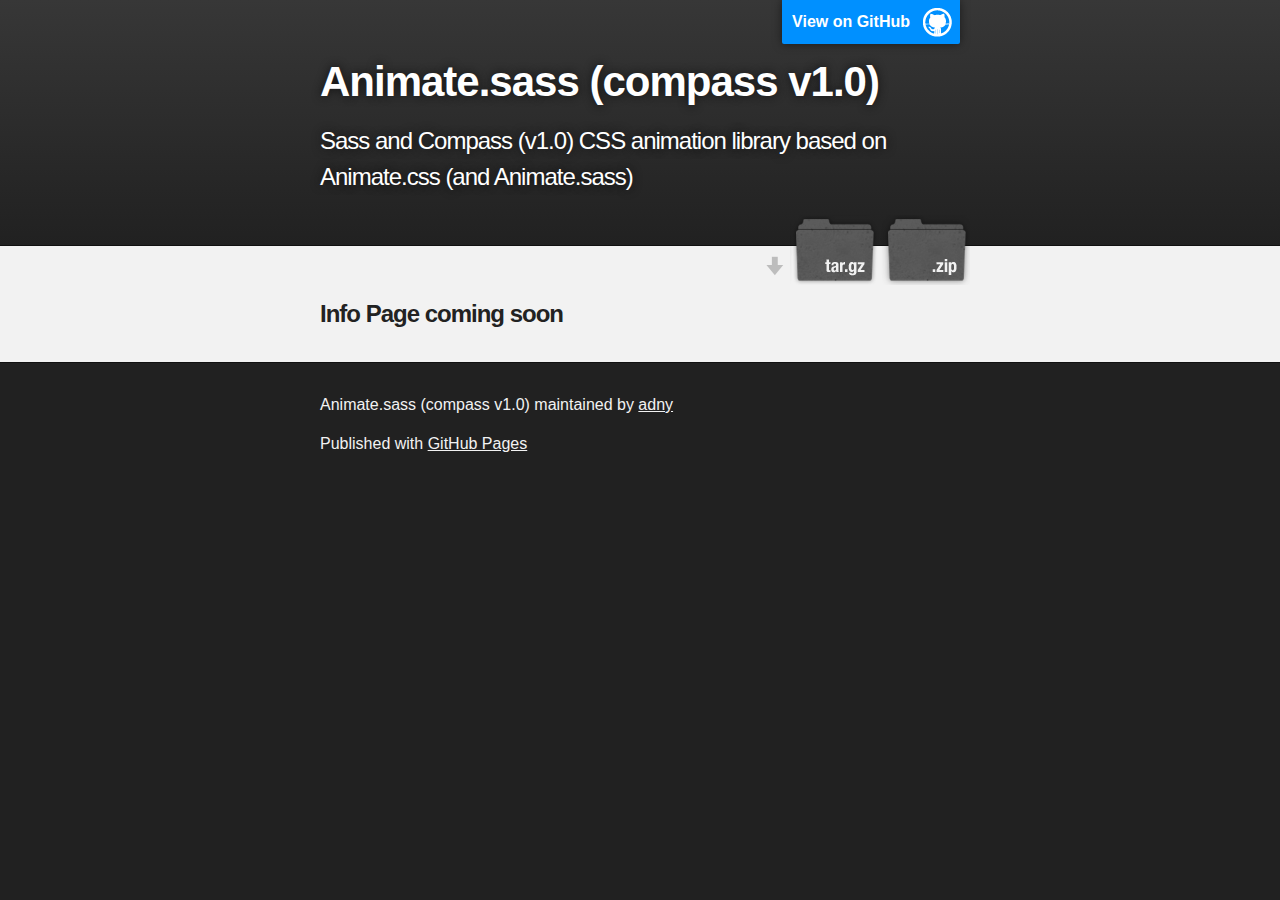
==== index.html @ 0b14dada "Create gh-pages branch via GitHub" ====
<!DOCTYPE html>
<html>

  <head>
    <meta charset='utf-8' />
    <meta http-equiv="X-UA-Compatible" content="chrome=1" />
    <meta name="description" content="Animate.sass (compass v1.0) : Sass and Compass (v1.0) CSS animation library based on Animate.css (and Animate.sass)" />

    <link rel="stylesheet" type="text/css" media="screen" href="stylesheets/stylesheet.css">

    <title>Animate.sass (compass v1.0)</title>
  </head>

  <body>

    <!-- HEADER -->
    <div id="header_wrap" class="outer">
        <header class="inner">
          <a id="forkme_banner" href="https://github.com/adny/animate.sass">View on GitHub</a>

          <h1 id="project_title">Animate.sass (compass v1.0)</h1>
          <h2 id="project_tagline">Sass and Compass (v1.0) CSS animation library based on Animate.css (and Animate.sass)</h2>

            <section id="downloads">
              <a class="zip_download_link" href="https://github.com/adny/animate.sass/zipball/master">Download this project as a .zip file</a>
              <a class="tar_download_link" href="https://github.com/adny/animate.sass/tarball/master">Download this project as a tar.gz file</a>
            </section>
        </header>
    </div>

    <!-- MAIN CONTENT -->
    <div id="main_content_wrap" class="outer">
      <section id="main_content" class="inner">
        <h3>
<a name="info-page-coming-soon" class="anchor" href="#info-page-coming-soon"><span class="octicon octicon-link"></span></a>Info Page coming soon</h3>
      </section>
    </div>

    <!-- FOOTER  -->
    <div id="footer_wrap" class="outer">
      <footer class="inner">
        <p class="copyright">Animate.sass (compass v1.0) maintained by <a href="https://github.com/adny">adny</a></p>
        <p>Published with <a href="http://pages.github.com">GitHub Pages</a></p>
      </footer>
    </div>

    

  </body>
</html>
---- stylesheets/stylesheet.css ----
/*******************************************************************************
Slate Theme for GitHub Pages
by Jason Costello, @jsncostello
*******************************************************************************/

@import url(pygment_trac.css);

/*******************************************************************************
MeyerWeb Reset
*******************************************************************************/

html, body, div, span, applet, object, iframe,
h1, h2, h3, h4, h5, h6, p, blockquote, pre,
a, abbr, acronym, address, big, cite, code,
del, dfn, em, img, ins, kbd, q, s, samp,
small, strike, strong, sub, sup, tt, var,
b, u, i, center,
dl, dt, dd, ol, ul, li,
fieldset, form, label, legend,
table, caption, tbody, tfoot, thead, tr, th, td,
article, aside, canvas, details, embed,
figure, figcaption, footer, header, hgroup,
menu, nav, output, ruby, section, summary,
time, mark, audio, video {
  margin: 0;
  padding: 0;
  border: 0;
  font: inherit;
  vertical-align: baseline;
}

/* HTML5 display-role reset for older browsers */
article, aside, details, figcaption, figure,
footer, header, hgroup, menu, nav, section {
  display: block;
}

ol, ul {
  list-style: none;
}

table {
  border-collapse: collapse;
  border-spacing: 0;
}

/*******************************************************************************
Theme Styles
*******************************************************************************/

body {
  box-sizing: border-box;
  color:#373737;
  background: #212121;
  font-size: 16px;
  font-family: 'Myriad Pro', Calibri, Helvetica, Arial, sans-serif;
  line-height: 1.5;
  -webkit-font-smoothing: antialiased;
}

h1, h2, h3, h4, h5, h6 {
  margin: 10px 0;
  font-weight: 700;
  color:#222222;
  font-family: 'Lucida Grande', 'Calibri', Helvetica, Arial, sans-serif;
  letter-spacing: -1px;
}

h1 {
  font-size: 36px;
  font-weight: 700;
}

h2 {
  padding-bottom: 10px;
  font-size: 32px;
  background: url('../images/bg_hr.png') repeat-x bottom;
}

h3 {
  font-size: 24px;
}

h4 {
  font-size: 21px;
}

h5 {
  font-size: 18px;
}

h6 {
  font-size: 16px;
}

p {
  margin: 10px 0 15px 0;
}

footer p {
  color: #f2f2f2;
}

a {
  text-decoration: none;
  color: #007edf;
  text-shadow: none;

  transition: color 0.5s ease;
  transition: text-shadow 0.5s ease;
  -webkit-transition: color 0.5s ease;
  -webkit-transition: text-shadow 0.5s ease;
  -moz-transition: color 0.5s ease;
  -moz-transition: text-shadow 0.5s ease;
  -o-transition: color 0.5s ease;
  -o-transition: text-shadow 0.5s ease;
  -ms-transition: color 0.5s ease;
  -ms-transition: text-shadow 0.5s ease;
}

a:hover, a:focus {text-decoration: underline;}

footer a {
  color: #F2F2F2;
  text-decoration: underline;
}

em {
  font-style: italic;
}

strong {
  font-weight: bold;
}

img {
  position: relative;
  margin: 0 auto;
  max-width: 739px;
  padding: 5px;
  margin: 10px 0 10px 0;
  border: 1px solid #ebebeb;

  box-shadow: 0 0 5px #ebebeb;
  -webkit-box-shadow: 0 0 5px #ebebeb;
  -moz-box-shadow: 0 0 5px #ebebeb;
  -o-box-shadow: 0 0 5px #ebebeb;
  -ms-box-shadow: 0 0 5px #ebebeb;
}

p img {
  display: inline;
  margin: 0;
  padding: 0;
  vertical-align: middle;
  text-align: center;
  border: none;
}

pre, code {
  width: 100%;
  color: #222;
  background-color: #fff;

  font-family: Monaco, "Bitstream Vera Sans Mono", "Lucida Console", Terminal, monospace;
  font-size: 14px;

  border-radius: 2px;
  -moz-border-radius: 2px;
  -webkit-border-radius: 2px;
}

pre {
  width: 100%;
  padding: 10px;
  box-shadow: 0 0 10px rgba(0,0,0,.1);
  overflow: auto;
}

code {
  padding: 3px;
  margin: 0 3px;
  box-shadow: 0 0 10px rgba(0,0,0,.1);
}

pre code {
  display: block;
  box-shadow: none;
}

blockquote {
  color: #666;
  margin-bottom: 20px;
  padding: 0 0 0 20px;
  border-left: 3px solid #bbb;
}


ul, ol, dl {
  margin-bottom: 15px
}

ul {
  list-style: inside;
  padding-left: 20px;
}

ol {
  list-style: decimal inside;
  padding-left: 20px;
}

dl dt {
  font-weight: bold;
}

dl dd {
  padding-left: 20px;
  font-style: italic;
}

dl p {
  padding-left: 20px;
  font-style: italic;
}

hr {
  height: 1px;
  margin-bottom: 5px;
  border: none;
  background: url('../images/bg_hr.png') repeat-x center;
}

table {
  border: 1px solid #373737;
  margin-bottom: 20px;
  text-align: left;
 }

th {
  font-family: 'Lucida Grande', 'Helvetica Neue', Helvetica, Arial, sans-serif;
  padding: 10px;
  background: #373737;
  color: #fff;
 }

td {
  padding: 10px;
  border: 1px solid #373737;
 }

form {
  background: #f2f2f2;
  padding: 20px;
}

/*******************************************************************************
Full-Width Styles
*******************************************************************************/

.outer {
  width: 100%;
}

.inner {
  position: relative;
  max-width: 640px;
  padding: 20px 10px;
  margin: 0 auto;
}

#forkme_banner {
  display: block;
  position: absolute;
  top:0;
  right: 10px;
  z-index: 10;
  padding: 10px 50px 10px 10px;
  color: #fff;
  background: url('../images/blacktocat.png') #0090ff no-repeat 95% 50%;
  font-weight: 700;
  box-shadow: 0 0 10px rgba(0,0,0,.5);
  border-bottom-left-radius: 2px;
  border-bottom-right-radius: 2px;
}

#header_wrap {
  background: #212121;
  background: -moz-linear-gradient(top, #373737, #212121);
  background: -webkit-linear-gradient(top, #373737, #212121);
  background: -ms-linear-gradient(top, #373737, #212121);
  background: -o-linear-gradient(top, #373737, #212121);
  background: linear-gradient(top, #373737, #212121);
}

#header_wrap .inner {
  padding: 50px 10px 30px 10px;
}

#project_title {
  margin: 0;
  color: #fff;
  font-size: 42px;
  font-weight: 700;
  text-shadow: #111 0px 0px 10px;
}

#project_tagline {
  color: #fff;
  font-size: 24px;
  font-weight: 300;
  background: none;
  text-shadow: #111 0px 0px 10px;
}

#downloads {
  position: absolute;
  width: 210px;
  z-index: 10;
  bottom: -40px;
  right: 0;
  height: 70px;
  background: url('../images/icon_download.png') no-repeat 0% 90%;
}

.zip_download_link {
  display: block;
  float: right;
  width: 90px;
  height:70px;
  text-indent: -5000px;
  overflow: hidden;
  background: url(../images/sprite_download.png) no-repeat bottom left;
}

.tar_download_link {
  display: block;
  float: right;
  width: 90px;
  height:70px;
  text-indent: -5000px;
  overflow: hidden;
  background: url(../images/sprite_download.png) no-repeat bottom right;
  margin-left: 10px;
}

.zip_download_link:hover {
  background: url(../images/sprite_download.png) no-repeat top left;
}

.tar_download_link:hover {
  background: url(../images/sprite_download.png) no-repeat top right;
}

#main_content_wrap {
  background: #f2f2f2;
  border-top: 1px solid #111;
  border-bottom: 1px solid #111;
}

#main_content {
  padding-top: 40px;
}

#footer_wrap {
  background: #212121;
}



/*******************************************************************************
Small Device Styles
*******************************************************************************/

@media screen and (max-width: 480px) {
  body {
    font-size:14px;
  }

  #downloads {
    display: none;
  }

  .inner {
    min-width: 320px;
    max-width: 480px;
  }

  #project_title {
  font-size: 32px;
  }

  h1 {
    font-size: 28px;
  }

  h2 {
    font-size: 24px;
  }

  h3 {
    font-size: 21px;
  }

  h4 {
    font-size: 18px;
  }

  h5 {
    font-size: 14px;
  }

  h6 {
    font-size: 12px;
  }

  code, pre {
    min-width: 320px;
    max-width: 480px;
    font-size: 11px;
  }

}
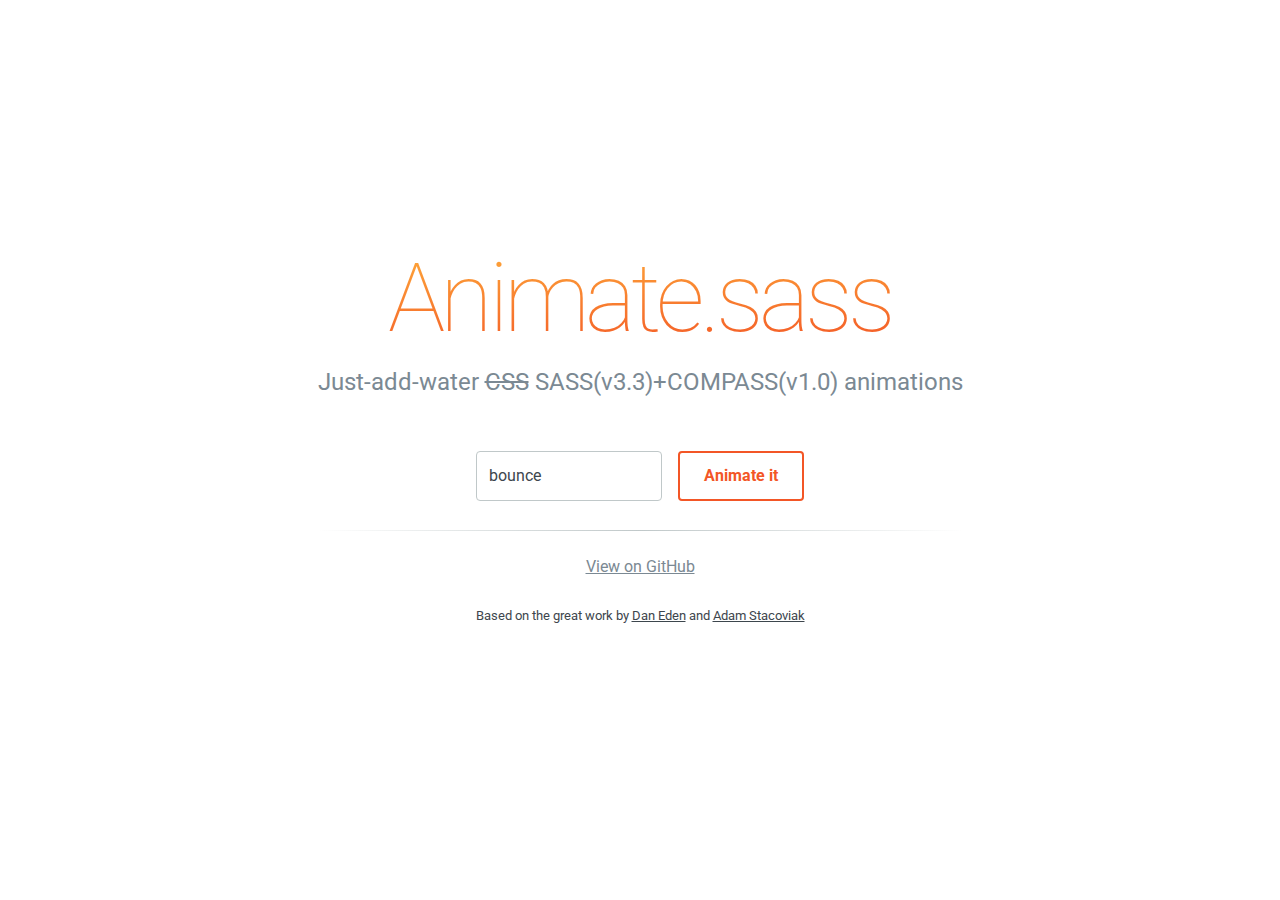
==== commit 31da2eca: "Updated test page" ====
--- a/index.html
+++ b/index.html
@@ -1,50 +1,157 @@
 <!DOCTYPE html>
-<html>
+<html lang="en">
+<head>
+  <title>Animate.sass</title>
+  <meta charset="utf-8" />
+  <meta name="viewport" content="initial-scale=1, minimal-ui" />
 
-  <head>
-    <meta charset='utf-8' />
-    <meta http-equiv="X-UA-Compatible" content="chrome=1" />
-    <meta name="description" content="Animate.sass (compass v1.0) : Sass and Compass (v1.0) CSS animation library based on Animate.css (and Animate.sass)" />
+  <link rel="dns-prefetch" href="//fonts.googleapis.com" />
+  <link rel="dns-prefetch" href="//code.jquery.com" />
 
-    <link rel="stylesheet" type="text/css" media="screen" href="stylesheets/stylesheet.css">
+  <link href='//fonts.googleapis.com/css?family=Roboto:400,100,400italic,700italic,700' rel='stylesheet' type='text/css'>
 
-    <title>Animate.sass (compass v1.0)</title>
-  </head>
+  <link rel="stylesheet" href="test.css" />
+  <link rel="stylesheet" href="style.css" />
+</head>
+<body class="animated fadeInDown">
+<header class="site__header island">
+  <div class="wrap">
+   <span id="animationSandbox" style="display: block;"><h1 class="site__title mega">Animate.sass</h1></span>
+    <span class="beta subhead">Just-add-water <strike>CSS</strike> SASS(v3.3)+COMPASS(v1.0) animations</span>
+  </div>
+</header><!-- /.site__header -->
 
-  <body>
+<main class="site__content island" role="content">
+  <div class="wrap">
+    <p>
+      <select class="input input--dropdown js--animations">
+        <optgroup label="Attention Seekers">
+          <option value="bounce">bounce</option>
+          <option value="flash">flash</option>
+          <option value="pulse">pulse</option>
+          <option value="rubberBand">rubberBand</option>
+          <option value="shake">shake</option>
+          <option value="swing">swing</option>
+          <option value="tada">tada</option>
+          <option value="wobble">wobble</option>
+        </optgroup>
 
-    <!-- HEADER -->
-    <div id="header_wrap" class="outer">
-        <header class="inner">
-          <a id="forkme_banner" href="https://github.com/adny/animate.sass">View on GitHub</a>
+        <optgroup label="Bouncing Entrances">
+          <option value="bounceIn">bounceIn</option>
+          <option value="bounceInDown">bounceInDown</option>
+          <option value="bounceInLeft">bounceInLeft</option>
+          <option value="bounceInRight">bounceInRight</option>
+          <option value="bounceInUp">bounceInUp</option>
+        </optgroup>
 
-          <h1 id="project_title">Animate.sass (compass v1.0)</h1>
-          <h2 id="project_tagline">Sass and Compass (v1.0) CSS animation library based on Animate.css (and Animate.sass)</h2>
+        <optgroup label="Bouncing Exits">
+          <option value="bounceOut">bounceOut</option>
+          <option value="bounceOutDown">bounceOutDown</option>
+          <option value="bounceOutLeft">bounceOutLeft</option>
+          <option value="bounceOutRight">bounceOutRight</option>
+          <option value="bounceOutUp">bounceOutUp</option>
+        </optgroup>
 
-            <section id="downloads">
-              <a class="zip_download_link" href="https://github.com/adny/animate.sass/zipball/master">Download this project as a .zip file</a>
-              <a class="tar_download_link" href="https://github.com/adny/animate.sass/tarball/master">Download this project as a tar.gz file</a>
-            </section>
-        </header>
-    </div>
+        <optgroup label="Fading Entrances">
+          <option value="fadeIn">fadeIn</option>
+          <option value="fadeInDown">fadeInDown</option>
+          <option value="fadeInDownBig">fadeInDownBig</option>
+          <option value="fadeInLeft">fadeInLeft</option>
+          <option value="fadeInLeftBig">fadeInLeftBig</option>
+          <option value="fadeInRight">fadeInRight</option>
+          <option value="fadeInRightBig">fadeInRightBig</option>
+          <option value="fadeInUp">fadeInUp</option>
+          <option value="fadeInUpBig">fadeInUpBig</option>
+        </optgroup>
 
-    <!-- MAIN CONTENT -->
-    <div id="main_content_wrap" class="outer">
-      <section id="main_content" class="inner">
-        <h3>
-<a name="info-page-coming-soon" class="anchor" href="#info-page-coming-soon"><span class="octicon octicon-link"></span></a>Info Page coming soon</h3>
-      </section>
-    </div>
+        <optgroup label="Fading Exits">
+          <option value="fadeOut">fadeOut</option>
+          <option value="fadeOutDown">fadeOutDown</option>
+          <option value="fadeOutDownBig">fadeOutDownBig</option>
+          <option value="fadeOutLeft">fadeOutLeft</option>
+          <option value="fadeOutLeftBig">fadeOutLeftBig</option>
+          <option value="fadeOutRight">fadeOutRight</option>
+          <option value="fadeOutRightBig">fadeOutRightBig</option>
+          <option value="fadeOutUp">fadeOutUp</option>
+          <option value="fadeOutUpBig">fadeOutUpBig</option>
+        </optgroup>
 
-    <!-- FOOTER  -->
-    <div id="footer_wrap" class="outer">
-      <footer class="inner">
-        <p class="copyright">Animate.sass (compass v1.0) maintained by <a href="https://github.com/adny">adny</a></p>
-        <p>Published with <a href="http://pages.github.com">GitHub Pages</a></p>
-      </footer>
-    </div>
+        <optgroup label="Flippers">
+          <option value="flip">flip</option>
+          <option value="flipInX">flipInX</option>
+          <option value="flipInY">flipInY</option>
+          <option value="flipOutX">flipOutX</option>
+          <option value="flipOutY">flipOutY</option>
+        </optgroup>
 
-    
+        <optgroup label="Lightspeed">
+          <option value="lightSpeedIn">lightSpeedIn</option>
+          <option value="lightSpeedOut">lightSpeedOut</option>
+        </optgroup>
 
-  </body>
-</html>
+        <optgroup label="Rotating Entrances">
+          <option value="rotateIn">rotateIn</option>
+          <option value="rotateInDownLeft">rotateInDownLeft</option>
+          <option value="rotateInDownRight">rotateInDownRight</option>
+          <option value="rotateInUpLeft">rotateInUpLeft</option>
+          <option value="rotateInUpRight">rotateInUpRight</option>
+        </optgroup>
+
+        <optgroup label="Rotating Exits">
+          <option value="rotateOut">rotateOut</option>
+          <option value="rotateOutDownLeft">rotateOutDownLeft</option>
+          <option value="rotateOutDownRight">rotateOutDownRight</option>
+          <option value="rotateOutUpLeft">rotateOutUpLeft</option>
+          <option value="rotateOutUpRight">rotateOutUpRight</option>
+        </optgroup>
+
+        <optgroup label="Sliders">
+          <option value="slideInDown">slideInDown</option>
+          <option value="slideInLeft">slideInLeft</option>
+          <option value="slideInRight">slideInRight</option>
+          <option value="slideOutLeft">slideOutLeft</option>
+          <option value="slideOutRight">slideOutRight</option>
+          <option value="slideOutUp">slideOutUp</option>
+        </optgroup>
+
+        <optgroup label="Specials">
+          <option value="hinge">hinge</option>
+          <option value="rollIn">rollIn</option>
+          <option value="rollOut">rollOut</option>
+        </optgroup>
+      </select>
+
+      <button class="butt js--triggerAnimation">Animate it</button>
+    </p>
+    <hr />
+    <p class="meta">
+      <a href="//github.com/adny/animate.sass">View on GitHub</a>
+      </p>
+    <p><small>Based on the great work by <a href="//daneden.github.io/animate.css/">Dan Eden</a> and <a href="//github.com/adamstac/animate.sass">Adam Stacoviak</a></small></p>
+  </div>
+</main><!-- /.site__content -->
+
+<script src="//code.jquery.com/jquery-1.10.2.min.js"></script>
+<script>
+  function testAnim(x) {
+    $('#animationSandbox').removeClass().addClass(x + ' animated').one('webkitAnimationEnd mozAnimationEnd MSAnimationEnd oanimationend animationend', function(){
+      $(this).removeClass();
+    });
+  };
+
+  $(document).ready(function(){
+    $('.js--triggerAnimation').click(function(){
+      var anim = $('.js--animations').val();
+      testAnim(anim);
+    });
+
+    $('.js--animations').change(function(){
+      var anim = $(this).val();
+      testAnim(anim);
+    });
+  });
+
+</script>
+
+</body>
+</html>--- a/test.css
+++ b/test.css
@@ -0,0 +1,3243 @@
+/* rotating-entrances */
+@-moz-keyframes rotateIn {
+  0% {
+    -moz-transform-origin: center center;
+    transform-origin: center center;
+    -moz-transform: rotate(-200deg);
+    transform: rotate(-200deg);
+    opacity: 0; }
+
+  100% {
+    -moz-transform-origin: center center;
+    transform-origin: center center;
+    -moz-transform: rotate(0);
+    transform: rotate(0);
+    opacity: 1; } }
+@-webkit-keyframes rotateIn {
+  0% {
+    -webkit-transform-origin: center center;
+    transform-origin: center center;
+    -webkit-transform: rotate(-200deg);
+    transform: rotate(-200deg);
+    opacity: 0; }
+
+  100% {
+    -webkit-transform-origin: center center;
+    transform-origin: center center;
+    -webkit-transform: rotate(0);
+    transform: rotate(0);
+    opacity: 1; } }
+@keyframes rotateIn {
+  0% {
+    -moz-transform-origin: center center;
+    -ms-transform-origin: center center;
+    -webkit-transform-origin: center center;
+    transform-origin: center center;
+    -moz-transform: rotate(-200deg);
+    -ms-transform: rotate(-200deg);
+    -webkit-transform: rotate(-200deg);
+    transform: rotate(-200deg);
+    opacity: 0; }
+
+  100% {
+    -moz-transform-origin: center center;
+    -ms-transform-origin: center center;
+    -webkit-transform-origin: center center;
+    transform-origin: center center;
+    -moz-transform: rotate(0);
+    -ms-transform: rotate(0);
+    -webkit-transform: rotate(0);
+    transform: rotate(0);
+    opacity: 1; } }
+.rotateIn {
+  -moz-animation-name: rotateIn;
+  -webkit-animation-name: rotateIn;
+  animation-name: rotateIn; }
+
+@-moz-keyframes rotateInDownLeft {
+  0% {
+    -moz-transform-origin: left bottom;
+    transform-origin: left bottom;
+    -moz-transform: rotate(-90deg);
+    transform: rotate(-90deg);
+    opacity: 0; }
+
+  100% {
+    -moz-transform-origin: left bottom;
+    transform-origin: left bottom;
+    -moz-transform: rotate(0);
+    transform: rotate(0);
+    opacity: 1; } }
+@-webkit-keyframes rotateInDownLeft {
+  0% {
+    -webkit-transform-origin: left bottom;
+    transform-origin: left bottom;
+    -webkit-transform: rotate(-90deg);
+    transform: rotate(-90deg);
+    opacity: 0; }
+
+  100% {
+    -webkit-transform-origin: left bottom;
+    transform-origin: left bottom;
+    -webkit-transform: rotate(0);
+    transform: rotate(0);
+    opacity: 1; } }
+@keyframes rotateInDownLeft {
+  0% {
+    -moz-transform-origin: left bottom;
+    -ms-transform-origin: left bottom;
+    -webkit-transform-origin: left bottom;
+    transform-origin: left bottom;
+    -moz-transform: rotate(-90deg);
+    -ms-transform: rotate(-90deg);
+    -webkit-transform: rotate(-90deg);
+    transform: rotate(-90deg);
+    opacity: 0; }
+
+  100% {
+    -moz-transform-origin: left bottom;
+    -ms-transform-origin: left bottom;
+    -webkit-transform-origin: left bottom;
+    transform-origin: left bottom;
+    -moz-transform: rotate(0);
+    -ms-transform: rotate(0);
+    -webkit-transform: rotate(0);
+    transform: rotate(0);
+    opacity: 1; } }
+.rotateInDownLeft {
+  -moz-animation-name: rotateInDownLeft;
+  -webkit-animation-name: rotateInDownLeft;
+  animation-name: rotateInDownLeft; }
+
+@-moz-keyframes rotateInDownRight {
+  0% {
+    -moz-transform-origin: right bottom;
+    transform-origin: right bottom;
+    -moz-transform: rotate(90deg);
+    transform: rotate(90deg);
+    opacity: 0; }
+
+  100% {
+    -moz-transform-origin: right bottom;
+    transform-origin: right bottom;
+    -moz-transform: rotate(0);
+    transform: rotate(0);
+    opacity: 1; } }
+@-webkit-keyframes rotateInDownRight {
+  0% {
+    -webkit-transform-origin: right bottom;
+    transform-origin: right bottom;
+    -webkit-transform: rotate(90deg);
+    transform: rotate(90deg);
+    opacity: 0; }
+
+  100% {
+    -webkit-transform-origin: right bottom;
+    transform-origin: right bottom;
+    -webkit-transform: rotate(0);
+    transform: rotate(0);
+    opacity: 1; } }
+@keyframes rotateInDownRight {
+  0% {
+    -moz-transform-origin: right bottom;
+    -ms-transform-origin: right bottom;
+    -webkit-transform-origin: right bottom;
+    transform-origin: right bottom;
+    -moz-transform: rotate(90deg);
+    -ms-transform: rotate(90deg);
+    -webkit-transform: rotate(90deg);
+    transform: rotate(90deg);
+    opacity: 0; }
+
+  100% {
+    -moz-transform-origin: right bottom;
+    -ms-transform-origin: right bottom;
+    -webkit-transform-origin: right bottom;
+    transform-origin: right bottom;
+    -moz-transform: rotate(0);
+    -ms-transform: rotate(0);
+    -webkit-transform: rotate(0);
+    transform: rotate(0);
+    opacity: 1; } }
+.rotateInDownRight {
+  -moz-animation-name: rotateInDownRight;
+  -webkit-animation-name: rotateInDownRight;
+  animation-name: rotateInDownRight; }
+
+@-moz-keyframes rotateInUpLeft {
+  0% {
+    -moz-transform-origin: left bottom;
+    transform-origin: left bottom;
+    -moz-transform: rotate(90deg);
+    transform: rotate(90deg);
+    opacity: 0; }
+
+  100% {
+    -moz-transform-origin: left bottom;
+    transform-origin: left bottom;
+    -moz-transform: rotate(0);
+    transform: rotate(0);
+    opacity: 1; } }
+@-webkit-keyframes rotateInUpLeft {
+  0% {
+    -webkit-transform-origin: left bottom;
+    transform-origin: left bottom;
+    -webkit-transform: rotate(90deg);
+    transform: rotate(90deg);
+    opacity: 0; }
+
+  100% {
+    -webkit-transform-origin: left bottom;
+    transform-origin: left bottom;
+    -webkit-transform: rotate(0);
+    transform: rotate(0);
+    opacity: 1; } }
+@keyframes rotateInUpLeft {
+  0% {
+    -moz-transform-origin: left bottom;
+    -ms-transform-origin: left bottom;
+    -webkit-transform-origin: left bottom;
+    transform-origin: left bottom;
+    -moz-transform: rotate(90deg);
+    -ms-transform: rotate(90deg);
+    -webkit-transform: rotate(90deg);
+    transform: rotate(90deg);
+    opacity: 0; }
+
+  100% {
+    -moz-transform-origin: left bottom;
+    -ms-transform-origin: left bottom;
+    -webkit-transform-origin: left bottom;
+    transform-origin: left bottom;
+    -moz-transform: rotate(0);
+    -ms-transform: rotate(0);
+    -webkit-transform: rotate(0);
+    transform: rotate(0);
+    opacity: 1; } }
+.rotateInUpLeft {
+  -moz-animation-name: rotateInUpLeft;
+  -webkit-animation-name: rotateInUpLeft;
+  animation-name: rotateInUpLeft; }
+
+@-moz-keyframes rotateInUpRight {
+  0% {
+    -moz-transform-origin: right bottom;
+    transform-origin: right bottom;
+    -moz-transform: rotate(-90deg);
+    transform: rotate(-90deg);
+    opacity: 0; }
+
+  100% {
+    -moz-transform-origin: right bottom;
+    transform-origin: right bottom;
+    -moz-transform: rotate(0);
+    transform: rotate(0);
+    opacity: 1; } }
+@-webkit-keyframes rotateInUpRight {
+  0% {
+    -webkit-transform-origin: right bottom;
+    transform-origin: right bottom;
+    -webkit-transform: rotate(-90deg);
+    transform: rotate(-90deg);
+    opacity: 0; }
+
+  100% {
+    -webkit-transform-origin: right bottom;
+    transform-origin: right bottom;
+    -webkit-transform: rotate(0);
+    transform: rotate(0);
+    opacity: 1; } }
+@keyframes rotateInUpRight {
+  0% {
+    -moz-transform-origin: right bottom;
+    -ms-transform-origin: right bottom;
+    -webkit-transform-origin: right bottom;
+    transform-origin: right bottom;
+    -moz-transform: rotate(-90deg);
+    -ms-transform: rotate(-90deg);
+    -webkit-transform: rotate(-90deg);
+    transform: rotate(-90deg);
+    opacity: 0; }
+
+  100% {
+    -moz-transform-origin: right bottom;
+    -ms-transform-origin: right bottom;
+    -webkit-transform-origin: right bottom;
+    transform-origin: right bottom;
+    -moz-transform: rotate(0);
+    -ms-transform: rotate(0);
+    -webkit-transform: rotate(0);
+    transform: rotate(0);
+    opacity: 1; } }
+.rotateInUpRight {
+  -moz-animation-name: rotateInUpRight;
+  -webkit-animation-name: rotateInUpRight;
+  animation-name: rotateInUpRight; }
+
+/* rotating-exits */
+@-moz-keyframes rotateOut {
+  0% {
+    -moz-transform-origin: center center;
+    transform-origin: center center;
+    -moz-transform: rotate(0);
+    transform: rotate(0);
+    opacity: 1; }
+
+  100% {
+    -moz-transform-origin: center center;
+    transform-origin: center center;
+    -moz-transform: rotate(200deg);
+    transform: rotate(200deg);
+    opacity: 0; } }
+@-webkit-keyframes rotateOut {
+  0% {
+    -webkit-transform-origin: center center;
+    transform-origin: center center;
+    -webkit-transform: rotate(0);
+    transform: rotate(0);
+    opacity: 1; }
+
+  100% {
+    -webkit-transform-origin: center center;
+    transform-origin: center center;
+    -webkit-transform: rotate(200deg);
+    transform: rotate(200deg);
+    opacity: 0; } }
+@keyframes rotateOut {
+  0% {
+    -moz-transform-origin: center center;
+    -ms-transform-origin: center center;
+    -webkit-transform-origin: center center;
+    transform-origin: center center;
+    -moz-transform: rotate(0);
+    -ms-transform: rotate(0);
+    -webkit-transform: rotate(0);
+    transform: rotate(0);
+    opacity: 1; }
+
+  100% {
+    -moz-transform-origin: center center;
+    -ms-transform-origin: center center;
+    -webkit-transform-origin: center center;
+    transform-origin: center center;
+    -moz-transform: rotate(200deg);
+    -ms-transform: rotate(200deg);
+    -webkit-transform: rotate(200deg);
+    transform: rotate(200deg);
+    opacity: 0; } }
+.rotateOut {
+  -moz-animation-name: rotateOut;
+  -webkit-animation-name: rotateOut;
+  animation-name: rotateOut; }
+
+@-moz-keyframes rotateOutDownLeft {
+  0% {
+    -moz-transform-origin: left bottom;
+    transform-origin: left bottom;
+    -moz-transform: rotate(0);
+    transform: rotate(0);
+    opacity: 1; }
+
+  100% {
+    -moz-transform-origin: left bottom;
+    transform-origin: left bottom;
+    -moz-transform: rotate(90deg);
+    transform: rotate(90deg);
+    opacity: 0; } }
+@-webkit-keyframes rotateOutDownLeft {
+  0% {
+    -webkit-transform-origin: left bottom;
+    transform-origin: left bottom;
+    -webkit-transform: rotate(0);
+    transform: rotate(0);
+    opacity: 1; }
+
+  100% {
+    -webkit-transform-origin: left bottom;
+    transform-origin: left bottom;
+    -webkit-transform: rotate(90deg);
+    transform: rotate(90deg);
+    opacity: 0; } }
+@keyframes rotateOutDownLeft {
+  0% {
+    -moz-transform-origin: left bottom;
+    -ms-transform-origin: left bottom;
+    -webkit-transform-origin: left bottom;
+    transform-origin: left bottom;
+    -moz-transform: rotate(0);
+    -ms-transform: rotate(0);
+    -webkit-transform: rotate(0);
+    transform: rotate(0);
+    opacity: 1; }
+
+  100% {
+    -moz-transform-origin: left bottom;
+    -ms-transform-origin: left bottom;
+    -webkit-transform-origin: left bottom;
+    transform-origin: left bottom;
+    -moz-transform: rotate(90deg);
+    -ms-transform: rotate(90deg);
+    -webkit-transform: rotate(90deg);
+    transform: rotate(90deg);
+    opacity: 0; } }
+.rotateOutDownLeft {
+  -moz-animation-name: rotateOutDownLeft;
+  -webkit-animation-name: rotateOutDownLeft;
+  animation-name: rotateOutDownLeft; }
+
+@-moz-keyframes rotateOutDownRight {
+  0% {
+    -moz-transform-origin: right bottom;
+    transform-origin: right bottom;
+    -moz-transform: rotate(0);
+    transform: rotate(0);
+    opacity: 1; }
+
+  100% {
+    -moz-transform-origin: right bottom;
+    transform-origin: right bottom;
+    -moz-transform: rotate(-90deg);
+    transform: rotate(-90deg);
+    opacity: 0; } }
+@-webkit-keyframes rotateOutDownRight {
+  0% {
+    -webkit-transform-origin: right bottom;
+    transform-origin: right bottom;
+    -webkit-transform: rotate(0);
+    transform: rotate(0);
+    opacity: 1; }
+
+  100% {
+    -webkit-transform-origin: right bottom;
+    transform-origin: right bottom;
+    -webkit-transform: rotate(-90deg);
+    transform: rotate(-90deg);
+    opacity: 0; } }
+@keyframes rotateOutDownRight {
+  0% {
+    -moz-transform-origin: right bottom;
+    -ms-transform-origin: right bottom;
+    -webkit-transform-origin: right bottom;
+    transform-origin: right bottom;
+    -moz-transform: rotate(0);
+    -ms-transform: rotate(0);
+    -webkit-transform: rotate(0);
+    transform: rotate(0);
+    opacity: 1; }
+
+  100% {
+    -moz-transform-origin: right bottom;
+    -ms-transform-origin: right bottom;
+    -webkit-transform-origin: right bottom;
+    transform-origin: right bottom;
+    -moz-transform: rotate(-90deg);
+    -ms-transform: rotate(-90deg);
+    -webkit-transform: rotate(-90deg);
+    transform: rotate(-90deg);
+    opacity: 0; } }
+.rotateOutDownRight {
+  -moz-animation-name: rotateOutDownRight;
+  -webkit-animation-name: rotateOutDownRight;
+  animation-name: rotateOutDownRight; }
+
+@-moz-keyframes rotateOutUpLeft {
+  0% {
+    -moz-transform-origin: left bottom;
+    transform-origin: left bottom;
+    -moz-transform: rotate(0);
+    transform: rotate(0);
+    opacity: 1; }
+
+  100% {
+    -moz-transform-origin: left bottom;
+    transform-origin: left bottom;
+    -moz-transform: rotate(-90deg);
+    transform: rotate(-90deg);
+    opacity: 0; } }
+@-webkit-keyframes rotateOutUpLeft {
+  0% {
+    -webkit-transform-origin: left bottom;
+    transform-origin: left bottom;
+    -webkit-transform: rotate(0);
+    transform: rotate(0);
+    opacity: 1; }
+
+  100% {
+    -webkit-transform-origin: left bottom;
+    transform-origin: left bottom;
+    -webkit-transform: rotate(-90deg);
+    transform: rotate(-90deg);
+    opacity: 0; } }
+@keyframes rotateOutUpLeft {
+  0% {
+    -moz-transform-origin: left bottom;
+    -ms-transform-origin: left bottom;
+    -webkit-transform-origin: left bottom;
+    transform-origin: left bottom;
+    -moz-transform: rotate(0);
+    -ms-transform: rotate(0);
+    -webkit-transform: rotate(0);
+    transform: rotate(0);
+    opacity: 1; }
+
+  100% {
+    -moz-transform-origin: left bottom;
+    -ms-transform-origin: left bottom;
+    -webkit-transform-origin: left bottom;
+    transform-origin: left bottom;
+    -moz-transform: rotate(-90deg);
+    -ms-transform: rotate(-90deg);
+    -webkit-transform: rotate(-90deg);
+    transform: rotate(-90deg);
+    opacity: 0; } }
+.rotateOutUpLeft {
+  -moz-animation-name: rotateOutUpLeft;
+  -webkit-animation-name: rotateOutUpLeft;
+  animation-name: rotateOutUpLeft; }
+
+@-moz-keyframes rotateOutUpRight {
+  0% {
+    -moz-transform-origin: right bottom;
+    transform-origin: right bottom;
+    -moz-transform: rotate(0);
+    transform: rotate(0);
+    opacity: 1; }
+
+  100% {
+    -moz-transform-origin: right bottom;
+    transform-origin: right bottom;
+    -moz-transform: rotate(90deg);
+    transform: rotate(90deg);
+    opacity: 0; } }
+@-webkit-keyframes rotateOutUpRight {
+  0% {
+    -webkit-transform-origin: right bottom;
+    transform-origin: right bottom;
+    -webkit-transform: rotate(0);
+    transform: rotate(0);
+    opacity: 1; }
+
+  100% {
+    -webkit-transform-origin: right bottom;
+    transform-origin: right bottom;
+    -webkit-transform: rotate(90deg);
+    transform: rotate(90deg);
+    opacity: 0; } }
+@keyframes rotateOutUpRight {
+  0% {
+    -moz-transform-origin: right bottom;
+    -ms-transform-origin: right bottom;
+    -webkit-transform-origin: right bottom;
+    transform-origin: right bottom;
+    -moz-transform: rotate(0);
+    -ms-transform: rotate(0);
+    -webkit-transform: rotate(0);
+    transform: rotate(0);
+    opacity: 1; }
+
+  100% {
+    -moz-transform-origin: right bottom;
+    -ms-transform-origin: right bottom;
+    -webkit-transform-origin: right bottom;
+    transform-origin: right bottom;
+    -moz-transform: rotate(90deg);
+    -ms-transform: rotate(90deg);
+    -webkit-transform: rotate(90deg);
+    transform: rotate(90deg);
+    opacity: 0; } }
+.rotateOutUpRight {
+  -moz-animation-name: rotateOutUpRight;
+  -webkit-animation-name: rotateOutUpRight;
+  animation-name: rotateOutUpRight; }
+
+@-moz-keyframes bounce {
+  0%, 20%, 50%, 80%, 100% {
+    -moz-transform: translateY(0);
+    transform: translateY(0); }
+
+  40% {
+    -moz-transform: translateY(-30px);
+    transform: translateY(-30px); }
+
+  60% {
+    -moz-transform: translateY(-15px);
+    transform: translateY(-15px); } }
+@-webkit-keyframes bounce {
+  0%, 20%, 50%, 80%, 100% {
+    -webkit-transform: translateY(0);
+    transform: translateY(0); }
+
+  40% {
+    -webkit-transform: translateY(-30px);
+    transform: translateY(-30px); }
+
+  60% {
+    -webkit-transform: translateY(-15px);
+    transform: translateY(-15px); } }
+@keyframes bounce {
+  0%, 20%, 50%, 80%, 100% {
+    -moz-transform: translateY(0);
+    -ms-transform: translateY(0);
+    -webkit-transform: translateY(0);
+    transform: translateY(0); }
+
+  40% {
+    -moz-transform: translateY(-30px);
+    -ms-transform: translateY(-30px);
+    -webkit-transform: translateY(-30px);
+    transform: translateY(-30px); }
+
+  60% {
+    -moz-transform: translateY(-15px);
+    -ms-transform: translateY(-15px);
+    -webkit-transform: translateY(-15px);
+    transform: translateY(-15px); } }
+.bounce {
+  -moz-animation-name: bounce;
+  -webkit-animation-name: bounce;
+  animation-name: bounce; }
+
+@-moz-keyframes flash {
+  0%, 50%,  100% {
+    opacity: 1; }
+
+  25%, 75% {
+    opacity: 0; } }
+@-webkit-keyframes flash {
+  0%, 50%,  100% {
+    opacity: 1; }
+
+  25%, 75% {
+    opacity: 0; } }
+@keyframes flash {
+  0%, 50%,  100% {
+    opacity: 1; }
+
+  25%, 75% {
+    opacity: 0; } }
+.flash {
+  -moz-animation-name: flash;
+  -webkit-animation-name: flash;
+  animation-name: flash; }
+
+@-moz-keyframes pulse {
+  0%, 100% {
+    -moz-transform: scale(1);
+    transform: scale(1); }
+
+  50% {
+    -moz-transform: scale(1.1);
+    transform: scale(1.1); } }
+@-webkit-keyframes pulse {
+  0%, 100% {
+    -webkit-transform: scale(1);
+    transform: scale(1); }
+
+  50% {
+    -webkit-transform: scale(1.1);
+    transform: scale(1.1); } }
+@keyframes pulse {
+  0%, 100% {
+    -moz-transform: scale(1);
+    -ms-transform: scale(1);
+    -webkit-transform: scale(1);
+    transform: scale(1); }
+
+  50% {
+    -moz-transform: scale(1.1);
+    -ms-transform: scale(1.1);
+    -webkit-transform: scale(1.1);
+    transform: scale(1.1); } }
+.pulse {
+  -moz-animation-name: pulse;
+  -webkit-animation-name: pulse;
+  animation-name: pulse; }
+
+@-moz-keyframes rubberBand {
+  0% {
+    -moz-transform: scale(1);
+    transform: scale(1); }
+
+  30% {
+    -moz-transform: scaleX(1.25) scaleY(0.75);
+    transform: scaleX(1.25) scaleY(0.75); }
+
+  40% {
+    -moz-transform: scaleX(0.75) scaleY(1.25);
+    transform: scaleX(0.75) scaleY(1.25); }
+
+  60% {
+    -moz-transform: scaleX(1.15) scaleY(0.85);
+    transform: scaleX(1.15) scaleY(0.85); }
+
+  100% {
+    -moz-transform: scale(1);
+    transform: scale(1); } }
+@-webkit-keyframes rubberBand {
+  0% {
+    -webkit-transform: scale(1);
+    transform: scale(1); }
+
+  30% {
+    -webkit-transform: scaleX(1.25) scaleY(0.75);
+    transform: scaleX(1.25) scaleY(0.75); }
+
+  40% {
+    -webkit-transform: scaleX(0.75) scaleY(1.25);
+    transform: scaleX(0.75) scaleY(1.25); }
+
+  60% {
+    -webkit-transform: scaleX(1.15) scaleY(0.85);
+    transform: scaleX(1.15) scaleY(0.85); }
+
+  100% {
+    -webkit-transform: scale(1);
+    transform: scale(1); } }
+@keyframes rubberBand {
+  0% {
+    -moz-transform: scale(1);
+    -ms-transform: scale(1);
+    -webkit-transform: scale(1);
+    transform: scale(1); }
+
+  30% {
+    -moz-transform: scaleX(1.25) scaleY(0.75);
+    -ms-transform: scaleX(1.25) scaleY(0.75);
+    -webkit-transform: scaleX(1.25) scaleY(0.75);
+    transform: scaleX(1.25) scaleY(0.75); }
+
+  40% {
+    -moz-transform: scaleX(0.75) scaleY(1.25);
+    -ms-transform: scaleX(0.75) scaleY(1.25);
+    -webkit-transform: scaleX(0.75) scaleY(1.25);
+    transform: scaleX(0.75) scaleY(1.25); }
+
+  60% {
+    -moz-transform: scaleX(1.15) scaleY(0.85);
+    -ms-transform: scaleX(1.15) scaleY(0.85);
+    -webkit-transform: scaleX(1.15) scaleY(0.85);
+    transform: scaleX(1.15) scaleY(0.85); }
+
+  100% {
+    -moz-transform: scale(1);
+    -ms-transform: scale(1);
+    -webkit-transform: scale(1);
+    transform: scale(1); } }
+.rubberBand {
+  -moz-animation-name: rubberBand;
+  -webkit-animation-name: rubberBand;
+  animation-name: rubberBand; }
+
+@-moz-keyframes shake {
+  0%, 100% {
+    -moz-transform: translateX(0);
+    transform: translateX(0); }
+
+  10%, 30%, 50%, 70%, 90% {
+    -moz-transform: translateX(-10px);
+    transform: translateX(-10px); }
+
+  20%, 40%, 60%, 80% {
+    -moz-transform: translateX(10px);
+    transform: translateX(10px); } }
+@-webkit-keyframes shake {
+  0%, 100% {
+    -webkit-transform: translateX(0);
+    transform: translateX(0); }
+
+  10%, 30%, 50%, 70%, 90% {
+    -webkit-transform: translateX(-10px);
+    transform: translateX(-10px); }
+
+  20%, 40%, 60%, 80% {
+    -webkit-transform: translateX(10px);
+    transform: translateX(10px); } }
+@keyframes shake {
+  0%, 100% {
+    -moz-transform: translateX(0);
+    -ms-transform: translateX(0);
+    -webkit-transform: translateX(0);
+    transform: translateX(0); }
+
+  10%, 30%, 50%, 70%, 90% {
+    -moz-transform: translateX(-10px);
+    -ms-transform: translateX(-10px);
+    -webkit-transform: translateX(-10px);
+    transform: translateX(-10px); }
+
+  20%, 40%, 60%, 80% {
+    -moz-transform: translateX(10px);
+    -ms-transform: translateX(10px);
+    -webkit-transform: translateX(10px);
+    transform: translateX(10px); } }
+.shake {
+  -moz-animation-name: shake;
+  -webkit-animation-name: shake;
+  animation-name: shake; }
+
+@-moz-keyframes swing {
+  20%, 40%, 60%, 80%, 100% {
+    -moz-transform-origin: top center;
+    transform-origin: top center; }
+
+  20% {
+    -moz-transform: rotate(15deg);
+    transform: rotate(15deg); }
+
+  40% {
+    -moz-transform: rotate(-10deg);
+    transform: rotate(-10deg); }
+
+  60% {
+    -moz-transform: rotate(5deg);
+    transform: rotate(5deg); }
+
+  80% {
+    -moz-transform: rotate(-5deg);
+    transform: rotate(-5deg); }
+
+  100% {
+    -moz-transform: rotate(0deg);
+    transform: rotate(0deg); } }
+@-webkit-keyframes swing {
+  20%, 40%, 60%, 80%, 100% {
+    -webkit-transform-origin: top center;
+    transform-origin: top center; }
+
+  20% {
+    -webkit-transform: rotate(15deg);
+    transform: rotate(15deg); }
+
+  40% {
+    -webkit-transform: rotate(-10deg);
+    transform: rotate(-10deg); }
+
+  60% {
+    -webkit-transform: rotate(5deg);
+    transform: rotate(5deg); }
+
+  80% {
+    -webkit-transform: rotate(-5deg);
+    transform: rotate(-5deg); }
+
+  100% {
+    -webkit-transform: rotate(0deg);
+    transform: rotate(0deg); } }
+@keyframes swing {
+  20%, 40%, 60%, 80%, 100% {
+    -moz-transform-origin: top center;
+    -ms-transform-origin: top center;
+    -webkit-transform-origin: top center;
+    transform-origin: top center; }
+
+  20% {
+    -moz-transform: rotate(15deg);
+    -ms-transform: rotate(15deg);
+    -webkit-transform: rotate(15deg);
+    transform: rotate(15deg); }
+
+  40% {
+    -moz-transform: rotate(-10deg);
+    -ms-transform: rotate(-10deg);
+    -webkit-transform: rotate(-10deg);
+    transform: rotate(-10deg); }
+
+  60% {
+    -moz-transform: rotate(5deg);
+    -ms-transform: rotate(5deg);
+    -webkit-transform: rotate(5deg);
+    transform: rotate(5deg); }
+
+  80% {
+    -moz-transform: rotate(-5deg);
+    -ms-transform: rotate(-5deg);
+    -webkit-transform: rotate(-5deg);
+    transform: rotate(-5deg); }
+
+  100% {
+    -moz-transform: rotate(0deg);
+    -ms-transform: rotate(0deg);
+    -webkit-transform: rotate(0deg);
+    transform: rotate(0deg); } }
+.swing {
+  -moz-transform-origin: top center;
+  -ms-transform-origin: top center;
+  -webkit-transform-origin: top center;
+  transform-origin: top center;
+  -moz-animation-name: swing;
+  -webkit-animation-name: swing;
+  animation-name: swing; }
+
+@-moz-keyframes tada {
+  0% {
+    -moz-transform: scale(1);
+    transform: scale(1); }
+
+  10% {
+    -moz-transform: scale(0.9) rotate(-3deg);
+    transform: scale(0.9) rotate(-3deg); }
+
+  20% {
+    -moz-transform: scale(0.9) rotate(-3deg);
+    transform: scale(0.9) rotate(-3deg); }
+
+  30%,50%,70%,90% {
+    -moz-transform: scale(1.1) rotate(3deg);
+    transform: scale(1.1) rotate(3deg); }
+
+  40% ,60%, 80% {
+    -moz-transform: scale(1.1) rotate(-3deg);
+    transform: scale(1.1) rotate(-3deg); }
+
+  100% {
+    -moz-transform: scale(1) rotate(0);
+    transform: scale(1) rotate(0); } }
+@-webkit-keyframes tada {
+  0% {
+    -webkit-transform: scale(1);
+    transform: scale(1); }
+
+  10% {
+    -webkit-transform: scale(0.9) rotate(-3deg);
+    transform: scale(0.9) rotate(-3deg); }
+
+  20% {
+    -webkit-transform: scale(0.9) rotate(-3deg);
+    transform: scale(0.9) rotate(-3deg); }
+
+  30%,50%,70%,90% {
+    -webkit-transform: scale(1.1) rotate(3deg);
+    transform: scale(1.1) rotate(3deg); }
+
+  40% ,60%, 80% {
+    -webkit-transform: scale(1.1) rotate(-3deg);
+    transform: scale(1.1) rotate(-3deg); }
+
+  100% {
+    -webkit-transform: scale(1) rotate(0);
+    transform: scale(1) rotate(0); } }
+@keyframes tada {
+  0% {
+    -moz-transform: scale(1);
+    -ms-transform: scale(1);
+    -webkit-transform: scale(1);
+    transform: scale(1); }
+
+  10% {
+    -moz-transform: scale(0.9) rotate(-3deg);
+    -ms-transform: scale(0.9) rotate(-3deg);
+    -webkit-transform: scale(0.9) rotate(-3deg);
+    transform: scale(0.9) rotate(-3deg); }
+
+  20% {
+    -moz-transform: scale(0.9) rotate(-3deg);
+    -ms-transform: scale(0.9) rotate(-3deg);
+    -webkit-transform: scale(0.9) rotate(-3deg);
+    transform: scale(0.9) rotate(-3deg); }
+
+  30%,50%,70%,90% {
+    -moz-transform: scale(1.1) rotate(3deg);
+    -ms-transform: scale(1.1) rotate(3deg);
+    -webkit-transform: scale(1.1) rotate(3deg);
+    transform: scale(1.1) rotate(3deg); }
+
+  40% ,60%, 80% {
+    -moz-transform: scale(1.1) rotate(-3deg);
+    -ms-transform: scale(1.1) rotate(-3deg);
+    -webkit-transform: scale(1.1) rotate(-3deg);
+    transform: scale(1.1) rotate(-3deg); }
+
+  100% {
+    -moz-transform: scale(1) rotate(0);
+    -ms-transform: scale(1) rotate(0);
+    -webkit-transform: scale(1) rotate(0);
+    transform: scale(1) rotate(0); } }
+.tada {
+  -moz-animation-name: tada;
+  -webkit-animation-name: tada;
+  animation-name: tada; }
+
+@-moz-keyframes wobble {
+  0%, 100% {
+    -moz-transform: translateX(0%);
+    transform: translateX(0%); }
+
+  15% {
+    -moz-transform: translateX(-25%) rotate(-5deg);
+    transform: translateX(-25%) rotate(-5deg); }
+
+  30% {
+    -moz-transform: translateX(20%) rotate(3deg);
+    transform: translateX(20%) rotate(3deg); }
+
+  45% {
+    -moz-transform: translateX(-15%) rotate(-3deg);
+    transform: translateX(-15%) rotate(-3deg); }
+
+  60% {
+    -moz-transform: translateX(10%) rotate(2deg);
+    transform: translateX(10%) rotate(2deg); }
+
+  75% {
+    -moz-transform: translateX(-5%) rotate(-1deg);
+    transform: translateX(-5%) rotate(-1deg); } }
+@-webkit-keyframes wobble {
+  0%, 100% {
+    -webkit-transform: translateX(0%);
+    transform: translateX(0%); }
+
+  15% {
+    -webkit-transform: translateX(-25%) rotate(-5deg);
+    transform: translateX(-25%) rotate(-5deg); }
+
+  30% {
+    -webkit-transform: translateX(20%) rotate(3deg);
+    transform: translateX(20%) rotate(3deg); }
+
+  45% {
+    -webkit-transform: translateX(-15%) rotate(-3deg);
+    transform: translateX(-15%) rotate(-3deg); }
+
+  60% {
+    -webkit-transform: translateX(10%) rotate(2deg);
+    transform: translateX(10%) rotate(2deg); }
+
+  75% {
+    -webkit-transform: translateX(-5%) rotate(-1deg);
+    transform: translateX(-5%) rotate(-1deg); } }
+@keyframes wobble {
+  0%, 100% {
+    -moz-transform: translateX(0%);
+    -ms-transform: translateX(0%);
+    -webkit-transform: translateX(0%);
+    transform: translateX(0%); }
+
+  15% {
+    -moz-transform: translateX(-25%) rotate(-5deg);
+    -ms-transform: translateX(-25%) rotate(-5deg);
+    -webkit-transform: translateX(-25%) rotate(-5deg);
+    transform: translateX(-25%) rotate(-5deg); }
+
+  30% {
+    -moz-transform: translateX(20%) rotate(3deg);
+    -ms-transform: translateX(20%) rotate(3deg);
+    -webkit-transform: translateX(20%) rotate(3deg);
+    transform: translateX(20%) rotate(3deg); }
+
+  45% {
+    -moz-transform: translateX(-15%) rotate(-3deg);
+    -ms-transform: translateX(-15%) rotate(-3deg);
+    -webkit-transform: translateX(-15%) rotate(-3deg);
+    transform: translateX(-15%) rotate(-3deg); }
+
+  60% {
+    -moz-transform: translateX(10%) rotate(2deg);
+    -ms-transform: translateX(10%) rotate(2deg);
+    -webkit-transform: translateX(10%) rotate(2deg);
+    transform: translateX(10%) rotate(2deg); }
+
+  75% {
+    -moz-transform: translateX(-5%) rotate(-1deg);
+    -ms-transform: translateX(-5%) rotate(-1deg);
+    -webkit-transform: translateX(-5%) rotate(-1deg);
+    transform: translateX(-5%) rotate(-1deg); } }
+.wobble {
+  -moz-animation-name: wobble;
+  -webkit-animation-name: wobble;
+  animation-name: wobble; }
+
+/* bouncing-entrances */
+@-moz-keyframes bounceIn {
+  0% {
+    opacity: 0;
+    -moz-transform: scale(0.3);
+    transform: scale(0.3); }
+
+  50% {
+    opacity: 1;
+    -moz-transform: scale(1.05);
+    transform: scale(1.05); }
+
+  70% {
+    -moz-transform: scale(0.9);
+    transform: scale(0.9); }
+
+  100% {
+    -moz-transform: scale(1);
+    transform: scale(1); } }
+@-webkit-keyframes bounceIn {
+  0% {
+    opacity: 0;
+    -webkit-transform: scale(0.3);
+    transform: scale(0.3); }
+
+  50% {
+    opacity: 1;
+    -webkit-transform: scale(1.05);
+    transform: scale(1.05); }
+
+  70% {
+    -webkit-transform: scale(0.9);
+    transform: scale(0.9); }
+
+  100% {
+    -webkit-transform: scale(1);
+    transform: scale(1); } }
+@keyframes bounceIn {
+  0% {
+    opacity: 0;
+    -moz-transform: scale(0.3);
+    -ms-transform: scale(0.3);
+    -webkit-transform: scale(0.3);
+    transform: scale(0.3); }
+
+  50% {
+    opacity: 1;
+    -moz-transform: scale(1.05);
+    -ms-transform: scale(1.05);
+    -webkit-transform: scale(1.05);
+    transform: scale(1.05); }
+
+  70% {
+    -moz-transform: scale(0.9);
+    -ms-transform: scale(0.9);
+    -webkit-transform: scale(0.9);
+    transform: scale(0.9); }
+
+  100% {
+    -moz-transform: scale(1);
+    -ms-transform: scale(1);
+    -webkit-transform: scale(1);
+    transform: scale(1); } }
+.bounceIn {
+  -moz-animation-name: bounceIn;
+  -webkit-animation-name: bounceIn;
+  animation-name: bounceIn; }
+
+@-moz-keyframes bounceInDown {
+  0% {
+    opacity: 0;
+    -moz-transform: translateY(-2000px);
+    transform: translateY(-2000px); }
+
+  60% {
+    opacity: 1;
+    -moz-transform: translateY(30px);
+    transform: translateY(30px); }
+
+  80% {
+    -moz-transform: translateY(-10px);
+    transform: translateY(-10px); }
+
+  100% {
+    -moz-transform: translateY(0);
+    transform: translateY(0); } }
+@-webkit-keyframes bounceInDown {
+  0% {
+    opacity: 0;
+    -webkit-transform: translateY(-2000px);
+    transform: translateY(-2000px); }
+
+  60% {
+    opacity: 1;
+    -webkit-transform: translateY(30px);
+    transform: translateY(30px); }
+
+  80% {
+    -webkit-transform: translateY(-10px);
+    transform: translateY(-10px); }
+
+  100% {
+    -webkit-transform: translateY(0);
+    transform: translateY(0); } }
+@keyframes bounceInDown {
+  0% {
+    opacity: 0;
+    -moz-transform: translateY(-2000px);
+    -ms-transform: translateY(-2000px);
+    -webkit-transform: translateY(-2000px);
+    transform: translateY(-2000px); }
+
+  60% {
+    opacity: 1;
+    -moz-transform: translateY(30px);
+    -ms-transform: translateY(30px);
+    -webkit-transform: translateY(30px);
+    transform: translateY(30px); }
+
+  80% {
+    -moz-transform: translateY(-10px);
+    -ms-transform: translateY(-10px);
+    -webkit-transform: translateY(-10px);
+    transform: translateY(-10px); }
+
+  100% {
+    -moz-transform: translateY(0);
+    -ms-transform: translateY(0);
+    -webkit-transform: translateY(0);
+    transform: translateY(0); } }
+.bounceInDown {
+  -moz-animation-name: bounceInDown;
+  -webkit-animation-name: bounceInDown;
+  animation-name: bounceInDown; }
+
+@-moz-keyframes bounceInLeft {
+  0% {
+    opacity: 0;
+    -moz-transform: translateX(-2000px);
+    transform: translateX(-2000px); }
+
+  60% {
+    opacity: 1;
+    -moz-transform: translateX(30px);
+    transform: translateX(30px); }
+
+  80% {
+    -moz-transform: translateX(-10px);
+    transform: translateX(-10px); }
+
+  100% {
+    -moz-transform: translateX(0);
+    transform: translateX(0); } }
+@-webkit-keyframes bounceInLeft {
+  0% {
+    opacity: 0;
+    -webkit-transform: translateX(-2000px);
+    transform: translateX(-2000px); }
+
+  60% {
+    opacity: 1;
+    -webkit-transform: translateX(30px);
+    transform: translateX(30px); }
+
+  80% {
+    -webkit-transform: translateX(-10px);
+    transform: translateX(-10px); }
+
+  100% {
+    -webkit-transform: translateX(0);
+    transform: translateX(0); } }
+@keyframes bounceInLeft {
+  0% {
+    opacity: 0;
+    -moz-transform: translateX(-2000px);
+    -ms-transform: translateX(-2000px);
+    -webkit-transform: translateX(-2000px);
+    transform: translateX(-2000px); }
+
+  60% {
+    opacity: 1;
+    -moz-transform: translateX(30px);
+    -ms-transform: translateX(30px);
+    -webkit-transform: translateX(30px);
+    transform: translateX(30px); }
+
+  80% {
+    -moz-transform: translateX(-10px);
+    -ms-transform: translateX(-10px);
+    -webkit-transform: translateX(-10px);
+    transform: translateX(-10px); }
+
+  100% {
+    -moz-transform: translateX(0);
+    -ms-transform: translateX(0);
+    -webkit-transform: translateX(0);
+    transform: translateX(0); } }
+.bounceInLeft {
+  -moz-animation-name: bounceInLeft;
+  -webkit-animation-name: bounceInLeft;
+  animation-name: bounceInLeft; }
+
+@-moz-keyframes bounceInRight {
+  0% {
+    opacity: 0;
+    -moz-transform: translateX(2000px);
+    transform: translateX(2000px); }
+
+  60% {
+    opacity: 1;
+    -moz-transform: translateX(-30px);
+    transform: translateX(-30px); }
+
+  80% {
+    -moz-transform: translateX(10px);
+    transform: translateX(10px); }
+
+  100% {
+    -moz-transform: translateX(0);
+    transform: translateX(0); } }
+@-webkit-keyframes bounceInRight {
+  0% {
+    opacity: 0;
+    -webkit-transform: translateX(2000px);
+    transform: translateX(2000px); }
+
+  60% {
+    opacity: 1;
+    -webkit-transform: translateX(-30px);
+    transform: translateX(-30px); }
+
+  80% {
+    -webkit-transform: translateX(10px);
+    transform: translateX(10px); }
+
+  100% {
+    -webkit-transform: translateX(0);
+    transform: translateX(0); } }
+@keyframes bounceInRight {
+  0% {
+    opacity: 0;
+    -moz-transform: translateX(2000px);
+    -ms-transform: translateX(2000px);
+    -webkit-transform: translateX(2000px);
+    transform: translateX(2000px); }
+
+  60% {
+    opacity: 1;
+    -moz-transform: translateX(-30px);
+    -ms-transform: translateX(-30px);
+    -webkit-transform: translateX(-30px);
+    transform: translateX(-30px); }
+
+  80% {
+    -moz-transform: translateX(10px);
+    -ms-transform: translateX(10px);
+    -webkit-transform: translateX(10px);
+    transform: translateX(10px); }
+
+  100% {
+    -moz-transform: translateX(0);
+    -ms-transform: translateX(0);
+    -webkit-transform: translateX(0);
+    transform: translateX(0); } }
+.bounceInRight {
+  -moz-animation-name: bounceInRight;
+  -webkit-animation-name: bounceInRight;
+  animation-name: bounceInRight; }
+
+@-moz-keyframes bounceInUp {
+  0% {
+    opacity: 0;
+    -moz-transform: translateY(2000px);
+    transform: translateY(2000px); }
+
+  60% {
+    opacity: 1;
+    -moz-transform: translateY(-30px);
+    transform: translateY(-30px); }
+
+  80% {
+    -moz-transform: translateY(10px);
+    transform: translateY(10px); }
+
+  100% {
+    -moz-transform: translateY(0);
+    transform: translateY(0); } }
+@-webkit-keyframes bounceInUp {
+  0% {
+    opacity: 0;
+    -webkit-transform: translateY(2000px);
+    transform: translateY(2000px); }
+
+  60% {
+    opacity: 1;
+    -webkit-transform: translateY(-30px);
+    transform: translateY(-30px); }
+
+  80% {
+    -webkit-transform: translateY(10px);
+    transform: translateY(10px); }
+
+  100% {
+    -webkit-transform: translateY(0);
+    transform: translateY(0); } }
+@keyframes bounceInUp {
+  0% {
+    opacity: 0;
+    -moz-transform: translateY(2000px);
+    -ms-transform: translateY(2000px);
+    -webkit-transform: translateY(2000px);
+    transform: translateY(2000px); }
+
+  60% {
+    opacity: 1;
+    -moz-transform: translateY(-30px);
+    -ms-transform: translateY(-30px);
+    -webkit-transform: translateY(-30px);
+    transform: translateY(-30px); }
+
+  80% {
+    -moz-transform: translateY(10px);
+    -ms-transform: translateY(10px);
+    -webkit-transform: translateY(10px);
+    transform: translateY(10px); }
+
+  100% {
+    -moz-transform: translateY(0);
+    -ms-transform: translateY(0);
+    -webkit-transform: translateY(0);
+    transform: translateY(0); } }
+.bounceInUp {
+  -moz-animation-name: bounceInUp;
+  -webkit-animation-name: bounceInUp;
+  animation-name: bounceInUp; }
+
+/* bouncing-exits */
+@-moz-keyframes bounceOut {
+  0% {
+    -moz-transform: scale(1);
+    transform: scale(1); }
+
+  25% {
+    -moz-transform: scale(0.95);
+    transform: scale(0.95); }
+
+  50% {
+    opacity: 1;
+    -moz-transform: scale(1.1);
+    transform: scale(1.1); }
+
+  100% {
+    opacity: 0;
+    -moz-transform: scale(0.3);
+    transform: scale(0.3); } }
+@-webkit-keyframes bounceOut {
+  0% {
+    -webkit-transform: scale(1);
+    transform: scale(1); }
+
+  25% {
+    -webkit-transform: scale(0.95);
+    transform: scale(0.95); }
+
+  50% {
+    opacity: 1;
+    -webkit-transform: scale(1.1);
+    transform: scale(1.1); }
+
+  100% {
+    opacity: 0;
+    -webkit-transform: scale(0.3);
+    transform: scale(0.3); } }
+@keyframes bounceOut {
+  0% {
+    -moz-transform: scale(1);
+    -ms-transform: scale(1);
+    -webkit-transform: scale(1);
+    transform: scale(1); }
+
+  25% {
+    -moz-transform: scale(0.95);
+    -ms-transform: scale(0.95);
+    -webkit-transform: scale(0.95);
+    transform: scale(0.95); }
+
+  50% {
+    opacity: 1;
+    -moz-transform: scale(1.1);
+    -ms-transform: scale(1.1);
+    -webkit-transform: scale(1.1);
+    transform: scale(1.1); }
+
+  100% {
+    opacity: 0;
+    -moz-transform: scale(0.3);
+    -ms-transform: scale(0.3);
+    -webkit-transform: scale(0.3);
+    transform: scale(0.3); } }
+.bounceOut {
+  -moz-animation-name: bounceOut;
+  -webkit-animation-name: bounceOut;
+  animation-name: bounceOut; }
+
+@-moz-keyframes bounceOutDown {
+  0% {
+    -moz-transform: translateY(0);
+    transform: translateY(0); }
+
+  20% {
+    opacity: 1;
+    -moz-transform: translateY(-20px);
+    transform: translateY(-20px); }
+
+  100% {
+    opacity: 0;
+    -moz-transform: translateY(2000px);
+    transform: translateY(2000px); } }
+@-webkit-keyframes bounceOutDown {
+  0% {
+    -webkit-transform: translateY(0);
+    transform: translateY(0); }
+
+  20% {
+    opacity: 1;
+    -webkit-transform: translateY(-20px);
+    transform: translateY(-20px); }
+
+  100% {
+    opacity: 0;
+    -webkit-transform: translateY(2000px);
+    transform: translateY(2000px); } }
+@keyframes bounceOutDown {
+  0% {
+    -moz-transform: translateY(0);
+    -ms-transform: translateY(0);
+    -webkit-transform: translateY(0);
+    transform: translateY(0); }
+
+  20% {
+    opacity: 1;
+    -moz-transform: translateY(-20px);
+    -ms-transform: translateY(-20px);
+    -webkit-transform: translateY(-20px);
+    transform: translateY(-20px); }
+
+  100% {
+    opacity: 0;
+    -moz-transform: translateY(2000px);
+    -ms-transform: translateY(2000px);
+    -webkit-transform: translateY(2000px);
+    transform: translateY(2000px); } }
+.bounceOutDown {
+  -moz-animation-name: bounceOutDown;
+  -webkit-animation-name: bounceOutDown;
+  animation-name: bounceOutDown; }
+
+@-moz-keyframes bounceOutLeft {
+  0% {
+    -moz-transform: translateX(0);
+    transform: translateX(0); }
+
+  20% {
+    opacity: 1;
+    -moz-transform: translateX(20px);
+    transform: translateX(20px); }
+
+  100% {
+    opacity: 0;
+    -moz-transform: translateX(-2000px);
+    transform: translateX(-2000px); } }
+@-webkit-keyframes bounceOutLeft {
+  0% {
+    -webkit-transform: translateX(0);
+    transform: translateX(0); }
+
+  20% {
+    opacity: 1;
+    -webkit-transform: translateX(20px);
+    transform: translateX(20px); }
+
+  100% {
+    opacity: 0;
+    -webkit-transform: translateX(-2000px);
+    transform: translateX(-2000px); } }
+@keyframes bounceOutLeft {
+  0% {
+    -moz-transform: translateX(0);
+    -ms-transform: translateX(0);
+    -webkit-transform: translateX(0);
+    transform: translateX(0); }
+
+  20% {
+    opacity: 1;
+    -moz-transform: translateX(20px);
+    -ms-transform: translateX(20px);
+    -webkit-transform: translateX(20px);
+    transform: translateX(20px); }
+
+  100% {
+    opacity: 0;
+    -moz-transform: translateX(-2000px);
+    -ms-transform: translateX(-2000px);
+    -webkit-transform: translateX(-2000px);
+    transform: translateX(-2000px); } }
+.bounceOutLeft {
+  -moz-animation-name: bounceOutLeft;
+  -webkit-animation-name: bounceOutLeft;
+  animation-name: bounceOutLeft; }
+
+@-moz-keyframes bounceOutRight {
+  0% {
+    -moz-transform: translateX(0);
+    transform: translateX(0); }
+
+  20% {
+    opacity: 1;
+    -moz-transform: translateX(-20px);
+    transform: translateX(-20px); }
+
+  100% {
+    opacity: 0;
+    -moz-transform: translateX(2000px);
+    transform: translateX(2000px); } }
+@-webkit-keyframes bounceOutRight {
+  0% {
+    -webkit-transform: translateX(0);
+    transform: translateX(0); }
+
+  20% {
+    opacity: 1;
+    -webkit-transform: translateX(-20px);
+    transform: translateX(-20px); }
+
+  100% {
+    opacity: 0;
+    -webkit-transform: translateX(2000px);
+    transform: translateX(2000px); } }
+@keyframes bounceOutRight {
+  0% {
+    -moz-transform: translateX(0);
+    -ms-transform: translateX(0);
+    -webkit-transform: translateX(0);
+    transform: translateX(0); }
+
+  20% {
+    opacity: 1;
+    -moz-transform: translateX(-20px);
+    -ms-transform: translateX(-20px);
+    -webkit-transform: translateX(-20px);
+    transform: translateX(-20px); }
+
+  100% {
+    opacity: 0;
+    -moz-transform: translateX(2000px);
+    -ms-transform: translateX(2000px);
+    -webkit-transform: translateX(2000px);
+    transform: translateX(2000px); } }
+.bounceOutRight {
+  -moz-animation-name: bounceOutRight;
+  -webkit-animation-name: bounceOutRight;
+  animation-name: bounceOutRight; }
+
+@-moz-keyframes bounceOutUp {
+  0% {
+    -moz-transform: translateY(0);
+    transform: translateY(0); }
+
+  20% {
+    opacity: 1;
+    -moz-transform: translateY(20px);
+    transform: translateY(20px); }
+
+  100% {
+    opacity: 0;
+    -moz-transform: translateY(-2000px);
+    transform: translateY(-2000px); } }
+@-webkit-keyframes bounceOutUp {
+  0% {
+    -webkit-transform: translateY(0);
+    transform: translateY(0); }
+
+  20% {
+    opacity: 1;
+    -webkit-transform: translateY(20px);
+    transform: translateY(20px); }
+
+  100% {
+    opacity: 0;
+    -webkit-transform: translateY(-2000px);
+    transform: translateY(-2000px); } }
+@keyframes bounceOutUp {
+  0% {
+    -moz-transform: translateY(0);
+    -ms-transform: translateY(0);
+    -webkit-transform: translateY(0);
+    transform: translateY(0); }
+
+  20% {
+    opacity: 1;
+    -moz-transform: translateY(20px);
+    -ms-transform: translateY(20px);
+    -webkit-transform: translateY(20px);
+    transform: translateY(20px); }
+
+  100% {
+    opacity: 0;
+    -moz-transform: translateY(-2000px);
+    -ms-transform: translateY(-2000px);
+    -webkit-transform: translateY(-2000px);
+    transform: translateY(-2000px); } }
+.bounceOutUp {
+  -moz-animation-name: bounceOutUp;
+  -webkit-animation-name: bounceOutUp;
+  animation-name: bounceOutUp; }
+
+/* fading-entrances */
+@-moz-keyframes fadeIn {
+  0% {
+    opacity: 0; }
+
+  100% {
+    opacity: 1; } }
+@-webkit-keyframes fadeIn {
+  0% {
+    opacity: 0; }
+
+  100% {
+    opacity: 1; } }
+@keyframes fadeIn {
+  0% {
+    opacity: 0; }
+
+  100% {
+    opacity: 1; } }
+.fadeIn {
+  -moz-animation-name: fadeIn;
+  -webkit-animation-name: fadeIn;
+  animation-name: fadeIn; }
+
+@-moz-keyframes fadeInDown {
+  0% {
+    opacity: 0;
+    -moz-transform: translateY(-20px);
+    transform: translateY(-20px); }
+
+  100% {
+    opacity: 1;
+    -moz-transform: translateY(0);
+    transform: translateY(0); } }
+@-webkit-keyframes fadeInDown {
+  0% {
+    opacity: 0;
+    -webkit-transform: translateY(-20px);
+    transform: translateY(-20px); }
+
+  100% {
+    opacity: 1;
+    -webkit-transform: translateY(0);
+    transform: translateY(0); } }
+@keyframes fadeInDown {
+  0% {
+    opacity: 0;
+    -moz-transform: translateY(-20px);
+    -ms-transform: translateY(-20px);
+    -webkit-transform: translateY(-20px);
+    transform: translateY(-20px); }
+
+  100% {
+    opacity: 1;
+    -moz-transform: translateY(0);
+    -ms-transform: translateY(0);
+    -webkit-transform: translateY(0);
+    transform: translateY(0); } }
+.fadeInDown {
+  -moz-animation-name: fadeInDown;
+  -webkit-animation-name: fadeInDown;
+  animation-name: fadeInDown; }
+
+@-moz-keyframes fadeInDownBig {
+  0% {
+    opacity: 0;
+    -moz-transform: translateY(-2000px);
+    transform: translateY(-2000px); }
+
+  100% {
+    opacity: 1;
+    -moz-transform: translateY(0);
+    transform: translateY(0); } }
+@-webkit-keyframes fadeInDownBig {
+  0% {
+    opacity: 0;
+    -webkit-transform: translateY(-2000px);
+    transform: translateY(-2000px); }
+
+  100% {
+    opacity: 1;
+    -webkit-transform: translateY(0);
+    transform: translateY(0); } }
+@keyframes fadeInDownBig {
+  0% {
+    opacity: 0;
+    -moz-transform: translateY(-2000px);
+    -ms-transform: translateY(-2000px);
+    -webkit-transform: translateY(-2000px);
+    transform: translateY(-2000px); }
+
+  100% {
+    opacity: 1;
+    -moz-transform: translateY(0);
+    -ms-transform: translateY(0);
+    -webkit-transform: translateY(0);
+    transform: translateY(0); } }
+.fadeInDownBig {
+  -moz-animation-name: fadeInDownBig;
+  -webkit-animation-name: fadeInDownBig;
+  animation-name: fadeInDownBig; }
+
+@-moz-keyframes fadeInLeft {
+  0% {
+    opacity: 0;
+    -moz-transform: translateX(-20px);
+    transform: translateX(-20px); }
+
+  100% {
+    opacity: 1;
+    -moz-transform: translateX(0);
+    transform: translateX(0); } }
+@-webkit-keyframes fadeInLeft {
+  0% {
+    opacity: 0;
+    -webkit-transform: translateX(-20px);
+    transform: translateX(-20px); }
+
+  100% {
+    opacity: 1;
+    -webkit-transform: translateX(0);
+    transform: translateX(0); } }
+@keyframes fadeInLeft {
+  0% {
+    opacity: 0;
+    -moz-transform: translateX(-20px);
+    -ms-transform: translateX(-20px);
+    -webkit-transform: translateX(-20px);
+    transform: translateX(-20px); }
+
+  100% {
+    opacity: 1;
+    -moz-transform: translateX(0);
+    -ms-transform: translateX(0);
+    -webkit-transform: translateX(0);
+    transform: translateX(0); } }
+.fadeInLeft {
+  -moz-animation-name: fadeInLeft;
+  -webkit-animation-name: fadeInLeft;
+  animation-name: fadeInLeft; }
+
+@-moz-keyframes fadeInLeftBig {
+  0% {
+    opacity: 0;
+    -moz-transform: translateX(-2000px);
+    transform: translateX(-2000px); }
+
+  100% {
+    opacity: 1;
+    -moz-transform: translateX(0);
+    transform: translateX(0); } }
+@-webkit-keyframes fadeInLeftBig {
+  0% {
+    opacity: 0;
+    -webkit-transform: translateX(-2000px);
+    transform: translateX(-2000px); }
+
+  100% {
+    opacity: 1;
+    -webkit-transform: translateX(0);
+    transform: translateX(0); } }
+@keyframes fadeInLeftBig {
+  0% {
+    opacity: 0;
+    -moz-transform: translateX(-2000px);
+    -ms-transform: translateX(-2000px);
+    -webkit-transform: translateX(-2000px);
+    transform: translateX(-2000px); }
+
+  100% {
+    opacity: 1;
+    -moz-transform: translateX(0);
+    -ms-transform: translateX(0);
+    -webkit-transform: translateX(0);
+    transform: translateX(0); } }
+.fadeInLeftBig {
+  -moz-animation-name: fadeInLeftBig;
+  -webkit-animation-name: fadeInLeftBig;
+  animation-name: fadeInLeftBig; }
+
+@-moz-keyframes fadeInRight {
+  0% {
+    opacity: 0;
+    -moz-transform: translateX(20px);
+    transform: translateX(20px); }
+
+  100% {
+    opacity: 1;
+    -moz-transform: translateX(0);
+    transform: translateX(0); } }
+@-webkit-keyframes fadeInRight {
+  0% {
+    opacity: 0;
+    -webkit-transform: translateX(20px);
+    transform: translateX(20px); }
+
+  100% {
+    opacity: 1;
+    -webkit-transform: translateX(0);
+    transform: translateX(0); } }
+@keyframes fadeInRight {
+  0% {
+    opacity: 0;
+    -moz-transform: translateX(20px);
+    -ms-transform: translateX(20px);
+    -webkit-transform: translateX(20px);
+    transform: translateX(20px); }
+
+  100% {
+    opacity: 1;
+    -moz-transform: translateX(0);
+    -ms-transform: translateX(0);
+    -webkit-transform: translateX(0);
+    transform: translateX(0); } }
+.fadeInRight {
+  -moz-animation-name: fadeInRight;
+  -webkit-animation-name: fadeInRight;
+  animation-name: fadeInRight; }
+
+@-moz-keyframes fadeInRightBig {
+  0% {
+    opacity: 0;
+    -moz-transform: translateX(2000px);
+    transform: translateX(2000px); }
+
+  100% {
+    opacity: 1;
+    -moz-transform: translateX(0);
+    transform: translateX(0); } }
+@-webkit-keyframes fadeInRightBig {
+  0% {
+    opacity: 0;
+    -webkit-transform: translateX(2000px);
+    transform: translateX(2000px); }
+
+  100% {
+    opacity: 1;
+    -webkit-transform: translateX(0);
+    transform: translateX(0); } }
+@keyframes fadeInRightBig {
+  0% {
+    opacity: 0;
+    -moz-transform: translateX(2000px);
+    -ms-transform: translateX(2000px);
+    -webkit-transform: translateX(2000px);
+    transform: translateX(2000px); }
+
+  100% {
+    opacity: 1;
+    -moz-transform: translateX(0);
+    -ms-transform: translateX(0);
+    -webkit-transform: translateX(0);
+    transform: translateX(0); } }
+.fadeInRightBig {
+  -moz-animation-name: fadeInRightBig;
+  -webkit-animation-name: fadeInRightBig;
+  animation-name: fadeInRightBig; }
+
+@-moz-keyframes fadeInUp {
+  0% {
+    opacity: 0;
+    -moz-transform: translateY(20px);
+    transform: translateY(20px); }
+
+  100% {
+    opacity: 1;
+    -moz-transform: translateY(0);
+    transform: translateY(0); } }
+@-webkit-keyframes fadeInUp {
+  0% {
+    opacity: 0;
+    -webkit-transform: translateY(20px);
+    transform: translateY(20px); }
+
+  100% {
+    opacity: 1;
+    -webkit-transform: translateY(0);
+    transform: translateY(0); } }
+@keyframes fadeInUp {
+  0% {
+    opacity: 0;
+    -moz-transform: translateY(20px);
+    -ms-transform: translateY(20px);
+    -webkit-transform: translateY(20px);
+    transform: translateY(20px); }
+
+  100% {
+    opacity: 1;
+    -moz-transform: translateY(0);
+    -ms-transform: translateY(0);
+    -webkit-transform: translateY(0);
+    transform: translateY(0); } }
+.fadeInUp {
+  -moz-animation-name: fadeInUp;
+  -webkit-animation-name: fadeInUp;
+  animation-name: fadeInUp; }
+
+@-moz-keyframes fadeInUpBig {
+  0% {
+    opacity: 0;
+    -moz-transform: translateY(2000px);
+    transform: translateY(2000px); }
+
+  100% {
+    opacity: 1;
+    -moz-transform: translateY(0);
+    transform: translateY(0); } }
+@-webkit-keyframes fadeInUpBig {
+  0% {
+    opacity: 0;
+    -webkit-transform: translateY(2000px);
+    transform: translateY(2000px); }
+
+  100% {
+    opacity: 1;
+    -webkit-transform: translateY(0);
+    transform: translateY(0); } }
+@keyframes fadeInUpBig {
+  0% {
+    opacity: 0;
+    -moz-transform: translateY(2000px);
+    -ms-transform: translateY(2000px);
+    -webkit-transform: translateY(2000px);
+    transform: translateY(2000px); }
+
+  100% {
+    opacity: 1;
+    -moz-transform: translateY(0);
+    -ms-transform: translateY(0);
+    -webkit-transform: translateY(0);
+    transform: translateY(0); } }
+.fadeInUpBig {
+  -moz-animation-name: fadeInUpBig;
+  -webkit-animation-name: fadeInUpBig;
+  animation-name: fadeInUpBig; }
+
+/* fading-exits */
+@-moz-keyframes fadeOut {
+  0% {
+    opacity: 1; }
+
+  100% {
+    opacity: 0; } }
+@-webkit-keyframes fadeOut {
+  0% {
+    opacity: 1; }
+
+  100% {
+    opacity: 0; } }
+@keyframes fadeOut {
+  0% {
+    opacity: 1; }
+
+  100% {
+    opacity: 0; } }
+.fadeOut {
+  -moz-animation-name: fadeOut;
+  -webkit-animation-name: fadeOut;
+  animation-name: fadeOut; }
+
+@-moz-keyframes fadeOutDown {
+  0% {
+    opacity: 1;
+    -moz-transform: translateY(0);
+    transform: translateY(0); }
+
+  100% {
+    opacity: 0;
+    -moz-transform: translateY(20px);
+    transform: translateY(20px); } }
+@-webkit-keyframes fadeOutDown {
+  0% {
+    opacity: 1;
+    -webkit-transform: translateY(0);
+    transform: translateY(0); }
+
+  100% {
+    opacity: 0;
+    -webkit-transform: translateY(20px);
+    transform: translateY(20px); } }
+@keyframes fadeOutDown {
+  0% {
+    opacity: 1;
+    -moz-transform: translateY(0);
+    -ms-transform: translateY(0);
+    -webkit-transform: translateY(0);
+    transform: translateY(0); }
+
+  100% {
+    opacity: 0;
+    -moz-transform: translateY(20px);
+    -ms-transform: translateY(20px);
+    -webkit-transform: translateY(20px);
+    transform: translateY(20px); } }
+.fadeOutDown {
+  -moz-animation-name: fadeOutDown;
+  -webkit-animation-name: fadeOutDown;
+  animation-name: fadeOutDown; }
+
+@-moz-keyframes fadeOutDownBig {
+  0% {
+    opacity: 1;
+    -moz-transform: translateY(0);
+    transform: translateY(0); }
+
+  100% {
+    opacity: 0;
+    -moz-transform: translateY(2000px);
+    transform: translateY(2000px); } }
+@-webkit-keyframes fadeOutDownBig {
+  0% {
+    opacity: 1;
+    -webkit-transform: translateY(0);
+    transform: translateY(0); }
+
+  100% {
+    opacity: 0;
+    -webkit-transform: translateY(2000px);
+    transform: translateY(2000px); } }
+@keyframes fadeOutDownBig {
+  0% {
+    opacity: 1;
+    -moz-transform: translateY(0);
+    -ms-transform: translateY(0);
+    -webkit-transform: translateY(0);
+    transform: translateY(0); }
+
+  100% {
+    opacity: 0;
+    -moz-transform: translateY(2000px);
+    -ms-transform: translateY(2000px);
+    -webkit-transform: translateY(2000px);
+    transform: translateY(2000px); } }
+.fadeOutDownBig {
+  -moz-animation-name: fadeOutDownBig;
+  -webkit-animation-name: fadeOutDownBig;
+  animation-name: fadeOutDownBig; }
+
+@-moz-keyframes fadeOutLeft {
+  0% {
+    opacity: 1;
+    -moz-transform: translateX(0);
+    transform: translateX(0); }
+
+  100% {
+    opacity: 0;
+    -moz-transform: translateX(-20px);
+    transform: translateX(-20px); } }
+@-webkit-keyframes fadeOutLeft {
+  0% {
+    opacity: 1;
+    -webkit-transform: translateX(0);
+    transform: translateX(0); }
+
+  100% {
+    opacity: 0;
+    -webkit-transform: translateX(-20px);
+    transform: translateX(-20px); } }
+@keyframes fadeOutLeft {
+  0% {
+    opacity: 1;
+    -moz-transform: translateX(0);
+    -ms-transform: translateX(0);
+    -webkit-transform: translateX(0);
+    transform: translateX(0); }
+
+  100% {
+    opacity: 0;
+    -moz-transform: translateX(-20px);
+    -ms-transform: translateX(-20px);
+    -webkit-transform: translateX(-20px);
+    transform: translateX(-20px); } }
+.fadeOutLeft {
+  -moz-animation-name: fadeOutLeft;
+  -webkit-animation-name: fadeOutLeft;
+  animation-name: fadeOutLeft; }
+
+@-moz-keyframes fadeOutLeftBig {
+  0% {
+    opacity: 1;
+    -moz-transform: translateX(0);
+    transform: translateX(0); }
+
+  100% {
+    opacity: 0;
+    -moz-transform: translateX(-2000px);
+    transform: translateX(-2000px); } }
+@-webkit-keyframes fadeOutLeftBig {
+  0% {
+    opacity: 1;
+    -webkit-transform: translateX(0);
+    transform: translateX(0); }
+
+  100% {
+    opacity: 0;
+    -webkit-transform: translateX(-2000px);
+    transform: translateX(-2000px); } }
+@keyframes fadeOutLeftBig {
+  0% {
+    opacity: 1;
+    -moz-transform: translateX(0);
+    -ms-transform: translateX(0);
+    -webkit-transform: translateX(0);
+    transform: translateX(0); }
+
+  100% {
+    opacity: 0;
+    -moz-transform: translateX(-2000px);
+    -ms-transform: translateX(-2000px);
+    -webkit-transform: translateX(-2000px);
+    transform: translateX(-2000px); } }
+.fadeOutLeftBig {
+  -moz-animation-name: fadeOutLeftBig;
+  -webkit-animation-name: fadeOutLeftBig;
+  animation-name: fadeOutLeftBig; }
+
+@-moz-keyframes fadeOutRight {
+  0% {
+    opacity: 1;
+    -moz-transform: translateX(0);
+    transform: translateX(0); }
+
+  100% {
+    opacity: 0;
+    -moz-transform: translateX(20px);
+    transform: translateX(20px); } }
+@-webkit-keyframes fadeOutRight {
+  0% {
+    opacity: 1;
+    -webkit-transform: translateX(0);
+    transform: translateX(0); }
+
+  100% {
+    opacity: 0;
+    -webkit-transform: translateX(20px);
+    transform: translateX(20px); } }
+@keyframes fadeOutRight {
+  0% {
+    opacity: 1;
+    -moz-transform: translateX(0);
+    -ms-transform: translateX(0);
+    -webkit-transform: translateX(0);
+    transform: translateX(0); }
+
+  100% {
+    opacity: 0;
+    -moz-transform: translateX(20px);
+    -ms-transform: translateX(20px);
+    -webkit-transform: translateX(20px);
+    transform: translateX(20px); } }
+.fadeOutRight {
+  -moz-animation-name: fadeOutRight;
+  -webkit-animation-name: fadeOutRight;
+  animation-name: fadeOutRight; }
+
+@-moz-keyframes fadeOutRightBig {
+  0% {
+    opacity: 1;
+    -moz-transform: translateX(0);
+    transform: translateX(0); }
+
+  100% {
+    opacity: 0;
+    -moz-transform: translateX(2000px);
+    transform: translateX(2000px); } }
+@-webkit-keyframes fadeOutRightBig {
+  0% {
+    opacity: 1;
+    -webkit-transform: translateX(0);
+    transform: translateX(0); }
+
+  100% {
+    opacity: 0;
+    -webkit-transform: translateX(2000px);
+    transform: translateX(2000px); } }
+@keyframes fadeOutRightBig {
+  0% {
+    opacity: 1;
+    -moz-transform: translateX(0);
+    -ms-transform: translateX(0);
+    -webkit-transform: translateX(0);
+    transform: translateX(0); }
+
+  100% {
+    opacity: 0;
+    -moz-transform: translateX(2000px);
+    -ms-transform: translateX(2000px);
+    -webkit-transform: translateX(2000px);
+    transform: translateX(2000px); } }
+.fadeOutRightBig {
+  -moz-animation-name: fadeOutRightBig;
+  -webkit-animation-name: fadeOutRightBig;
+  animation-name: fadeOutRightBig; }
+
+@-moz-keyframes fadeOutUp {
+  0% {
+    opacity: 1;
+    -moz-transform: translateY(0);
+    transform: translateY(0); }
+
+  100% {
+    opacity: 0;
+    -moz-transform: translateY(-20px);
+    transform: translateY(-20px); } }
+@-webkit-keyframes fadeOutUp {
+  0% {
+    opacity: 1;
+    -webkit-transform: translateY(0);
+    transform: translateY(0); }
+
+  100% {
+    opacity: 0;
+    -webkit-transform: translateY(-20px);
+    transform: translateY(-20px); } }
+@keyframes fadeOutUp {
+  0% {
+    opacity: 1;
+    -moz-transform: translateY(0);
+    -ms-transform: translateY(0);
+    -webkit-transform: translateY(0);
+    transform: translateY(0); }
+
+  100% {
+    opacity: 0;
+    -moz-transform: translateY(-20px);
+    -ms-transform: translateY(-20px);
+    -webkit-transform: translateY(-20px);
+    transform: translateY(-20px); } }
+.fadeOutUp {
+  -moz-animation-name: fadeOutUp;
+  -webkit-animation-name: fadeOutUp;
+  animation-name: fadeOutUp; }
+
+@-moz-keyframes fadeOutUpBig {
+  0% {
+    opacity: 1;
+    -moz-transform: translateY(0);
+    transform: translateY(0); }
+
+  100% {
+    opacity: 0;
+    -moz-transform: translateY(-2000px);
+    transform: translateY(-2000px); } }
+@-webkit-keyframes fadeOutUpBig {
+  0% {
+    opacity: 1;
+    -webkit-transform: translateY(0);
+    transform: translateY(0); }
+
+  100% {
+    opacity: 0;
+    -webkit-transform: translateY(-2000px);
+    transform: translateY(-2000px); } }
+@keyframes fadeOutUpBig {
+  0% {
+    opacity: 1;
+    -moz-transform: translateY(0);
+    -ms-transform: translateY(0);
+    -webkit-transform: translateY(0);
+    transform: translateY(0); }
+
+  100% {
+    opacity: 0;
+    -moz-transform: translateY(-2000px);
+    -ms-transform: translateY(-2000px);
+    -webkit-transform: translateY(-2000px);
+    transform: translateY(-2000px); } }
+.fadeOutUpBig {
+  -moz-animation-name: fadeOutUpBig;
+  -webkit-animation-name: fadeOutUpBig;
+  animation-name: fadeOutUpBig; }
+
+/* specials */
+@-moz-keyframes hinge {
+  0% {
+    -moz-animation-timing-function: ease-in-out;
+    animation-timing-function: ease-in-out;
+    -moz-transform: rotate(0);
+    transform: rotate(0);
+    -moz-transform-origin: top left;
+    transform-origin: top left; }
+
+  20%, 60% {
+    -moz-animation-timing-function: ease-in-out;
+    animation-timing-function: ease-in-out;
+    -moz-transform: rotate(80deg);
+    transform: rotate(80deg);
+    -moz-transform-origin: top left;
+    transform-origin: top left; }
+
+  40% {
+    -moz-transform: rotate(60deg);
+    transform: rotate(60deg);
+    -moz-transform-origin: top left;
+    transform-origin: top left;
+    -moz-animation-timing-function: ease-in-out;
+    animation-timing-function: ease-in-out; }
+
+  80% {
+    opacity: 1;
+    -moz-animation-timing-function: ease-in-out;
+    animation-timing-function: ease-in-out;
+    -moz-transform: rotate(60deg) translateY(0);
+    transform: rotate(60deg) translateY(0);
+    -moz-transform-origin: top left;
+    transform-origin: top left; }
+
+  100% {
+    -moz-transform: translateY(700px);
+    transform: translateY(700px);
+    opacity: 0; } }
+@-webkit-keyframes hinge {
+  0% {
+    -webkit-animation-timing-function: ease-in-out;
+    animation-timing-function: ease-in-out;
+    -webkit-transform: rotate(0);
+    transform: rotate(0);
+    -webkit-transform-origin: top left;
+    transform-origin: top left; }
+
+  20%, 60% {
+    -webkit-animation-timing-function: ease-in-out;
+    animation-timing-function: ease-in-out;
+    -webkit-transform: rotate(80deg);
+    transform: rotate(80deg);
+    -webkit-transform-origin: top left;
+    transform-origin: top left; }
+
+  40% {
+    -webkit-transform: rotate(60deg);
+    transform: rotate(60deg);
+    -webkit-transform-origin: top left;
+    transform-origin: top left;
+    -webkit-animation-timing-function: ease-in-out;
+    animation-timing-function: ease-in-out; }
+
+  80% {
+    opacity: 1;
+    -webkit-animation-timing-function: ease-in-out;
+    animation-timing-function: ease-in-out;
+    -webkit-transform: rotate(60deg) translateY(0);
+    transform: rotate(60deg) translateY(0);
+    -webkit-transform-origin: top left;
+    transform-origin: top left; }
+
+  100% {
+    -webkit-transform: translateY(700px);
+    transform: translateY(700px);
+    opacity: 0; } }
+@keyframes hinge {
+  0% {
+    -moz-animation-timing-function: ease-in-out;
+    -webkit-animation-timing-function: ease-in-out;
+    animation-timing-function: ease-in-out;
+    -moz-transform: rotate(0);
+    -ms-transform: rotate(0);
+    -webkit-transform: rotate(0);
+    transform: rotate(0);
+    -moz-transform-origin: top left;
+    -ms-transform-origin: top left;
+    -webkit-transform-origin: top left;
+    transform-origin: top left; }
+
+  20%, 60% {
+    -moz-animation-timing-function: ease-in-out;
+    -webkit-animation-timing-function: ease-in-out;
+    animation-timing-function: ease-in-out;
+    -moz-transform: rotate(80deg);
+    -ms-transform: rotate(80deg);
+    -webkit-transform: rotate(80deg);
+    transform: rotate(80deg);
+    -moz-transform-origin: top left;
+    -ms-transform-origin: top left;
+    -webkit-transform-origin: top left;
+    transform-origin: top left; }
+
+  40% {
+    -moz-transform: rotate(60deg);
+    -ms-transform: rotate(60deg);
+    -webkit-transform: rotate(60deg);
+    transform: rotate(60deg);
+    -moz-transform-origin: top left;
+    -ms-transform-origin: top left;
+    -webkit-transform-origin: top left;
+    transform-origin: top left;
+    -moz-animation-timing-function: ease-in-out;
+    -webkit-animation-timing-function: ease-in-out;
+    animation-timing-function: ease-in-out; }
+
+  80% {
+    opacity: 1;
+    -moz-animation-timing-function: ease-in-out;
+    -webkit-animation-timing-function: ease-in-out;
+    animation-timing-function: ease-in-out;
+    -moz-transform: rotate(60deg) translateY(0);
+    -ms-transform: rotate(60deg) translateY(0);
+    -webkit-transform: rotate(60deg) translateY(0);
+    transform: rotate(60deg) translateY(0);
+    -moz-transform-origin: top left;
+    -ms-transform-origin: top left;
+    -webkit-transform-origin: top left;
+    transform-origin: top left; }
+
+  100% {
+    -moz-transform: translateY(700px);
+    -ms-transform: translateY(700px);
+    -webkit-transform: translateY(700px);
+    transform: translateY(700px);
+    opacity: 0; } }
+.hinge {
+  -moz-animation-name: hinge;
+  -webkit-animation-name: hinge;
+  animation-name: hinge; }
+
+@-moz-keyframes rollIn {
+  0% {
+    opacity: 0;
+    -moz-transform: translateX(-100%) rotate(-120deg);
+    transform: translateX(-100%) rotate(-120deg); }
+
+  100% {
+    opacity: 1;
+    -moz-transform: translateX(0px) rotate(0deg);
+    transform: translateX(0px) rotate(0deg); } }
+@-webkit-keyframes rollIn {
+  0% {
+    opacity: 0;
+    -webkit-transform: translateX(-100%) rotate(-120deg);
+    transform: translateX(-100%) rotate(-120deg); }
+
+  100% {
+    opacity: 1;
+    -webkit-transform: translateX(0px) rotate(0deg);
+    transform: translateX(0px) rotate(0deg); } }
+@keyframes rollIn {
+  0% {
+    opacity: 0;
+    -moz-transform: translateX(-100%) rotate(-120deg);
+    -ms-transform: translateX(-100%) rotate(-120deg);
+    -webkit-transform: translateX(-100%) rotate(-120deg);
+    transform: translateX(-100%) rotate(-120deg); }
+
+  100% {
+    opacity: 1;
+    -moz-transform: translateX(0px) rotate(0deg);
+    -ms-transform: translateX(0px) rotate(0deg);
+    -webkit-transform: translateX(0px) rotate(0deg);
+    transform: translateX(0px) rotate(0deg); } }
+.rollIn {
+  -moz-animation-name: rollIn;
+  -webkit-animation-name: rollIn;
+  animation-name: rollIn; }
+
+@-moz-keyframes rollOut {
+  0% {
+    opacity: 1;
+    -moz-transform: translateX(0px) rotate(0deg);
+    transform: translateX(0px) rotate(0deg); }
+
+  100% {
+    opacity: 0;
+    -moz-transform: translateX(100%) rotate(120deg);
+    transform: translateX(100%) rotate(120deg); } }
+@-webkit-keyframes rollOut {
+  0% {
+    opacity: 1;
+    -webkit-transform: translateX(0px) rotate(0deg);
+    transform: translateX(0px) rotate(0deg); }
+
+  100% {
+    opacity: 0;
+    -webkit-transform: translateX(100%) rotate(120deg);
+    transform: translateX(100%) rotate(120deg); } }
+@keyframes rollOut {
+  0% {
+    opacity: 1;
+    -moz-transform: translateX(0px) rotate(0deg);
+    -ms-transform: translateX(0px) rotate(0deg);
+    -webkit-transform: translateX(0px) rotate(0deg);
+    transform: translateX(0px) rotate(0deg); }
+
+  100% {
+    opacity: 0;
+    -moz-transform: translateX(100%) rotate(120deg);
+    -ms-transform: translateX(100%) rotate(120deg);
+    -webkit-transform: translateX(100%) rotate(120deg);
+    transform: translateX(100%) rotate(120deg); } }
+.rollOut {
+  -moz-animation-name: rollOut;
+  -webkit-animation-name: rollOut;
+  animation-name: rollOut; }
+
+/* specials */
+@-moz-keyframes lightSpeedIn {
+  0% {
+    -moz-transform: translateX(100%) skewX(-30deg);
+    transform: translateX(100%) skewX(-30deg);
+    opacity: 0; }
+
+  60% {
+    -moz-transform: translateX(-20%) skewX(30deg);
+    transform: translateX(-20%) skewX(30deg);
+    opacity: 1; }
+
+  80% {
+    -moz-transform: translateX(0%) skewX(-15deg);
+    transform: translateX(0%) skewX(-15deg);
+    opacity: 1; }
+
+  100% {
+    -moz-transform: translateX(0%) skewX(0deg);
+    transform: translateX(0%) skewX(0deg);
+    opacity: 1; } }
+@-webkit-keyframes lightSpeedIn {
+  0% {
+    -webkit-transform: translateX(100%) skewX(-30deg);
+    transform: translateX(100%) skewX(-30deg);
+    opacity: 0; }
+
+  60% {
+    -webkit-transform: translateX(-20%) skewX(30deg);
+    transform: translateX(-20%) skewX(30deg);
+    opacity: 1; }
+
+  80% {
+    -webkit-transform: translateX(0%) skewX(-15deg);
+    transform: translateX(0%) skewX(-15deg);
+    opacity: 1; }
+
+  100% {
+    -webkit-transform: translateX(0%) skewX(0deg);
+    transform: translateX(0%) skewX(0deg);
+    opacity: 1; } }
+@keyframes lightSpeedIn {
+  0% {
+    -moz-transform: translateX(100%) skewX(-30deg);
+    -ms-transform: translateX(100%) skewX(-30deg);
+    -webkit-transform: translateX(100%) skewX(-30deg);
+    transform: translateX(100%) skewX(-30deg);
+    opacity: 0; }
+
+  60% {
+    -moz-transform: translateX(-20%) skewX(30deg);
+    -ms-transform: translateX(-20%) skewX(30deg);
+    -webkit-transform: translateX(-20%) skewX(30deg);
+    transform: translateX(-20%) skewX(30deg);
+    opacity: 1; }
+
+  80% {
+    -moz-transform: translateX(0%) skewX(-15deg);
+    -ms-transform: translateX(0%) skewX(-15deg);
+    -webkit-transform: translateX(0%) skewX(-15deg);
+    transform: translateX(0%) skewX(-15deg);
+    opacity: 1; }
+
+  100% {
+    -moz-transform: translateX(0%) skewX(0deg);
+    -ms-transform: translateX(0%) skewX(0deg);
+    -webkit-transform: translateX(0%) skewX(0deg);
+    transform: translateX(0%) skewX(0deg);
+    opacity: 1; } }
+.lightSpeedIn {
+  -moz-animation-name: lightSpeedIn;
+  -webkit-animation-name: lightSpeedIn;
+  animation-name: lightSpeedIn;
+  -moz-animation-timing-function: ease-out;
+  -webkit-animation-timing-function: ease-out;
+  animation-timing-function: ease-out;
+  -moz-animation-duration: 0.5s;
+  -webkit-animation-duration: 0.5s;
+  animation-duration: 0.5s; }
+
+@-moz-keyframes lightSpeedOut {
+  0% {
+    -moz-transform: translateX(0%) skewX(0deg);
+    transform: translateX(0%) skewX(0deg);
+    opacity: 1; }
+
+  100% {
+    -moz-transform: translateX(100%) skewX(-30deg);
+    transform: translateX(100%) skewX(-30deg);
+    opacity: 0; } }
+@-webkit-keyframes lightSpeedOut {
+  0% {
+    -webkit-transform: translateX(0%) skewX(0deg);
+    transform: translateX(0%) skewX(0deg);
+    opacity: 1; }
+
+  100% {
+    -webkit-transform: translateX(100%) skewX(-30deg);
+    transform: translateX(100%) skewX(-30deg);
+    opacity: 0; } }
+@keyframes lightSpeedOut {
+  0% {
+    -moz-transform: translateX(0%) skewX(0deg);
+    -ms-transform: translateX(0%) skewX(0deg);
+    -webkit-transform: translateX(0%) skewX(0deg);
+    transform: translateX(0%) skewX(0deg);
+    opacity: 1; }
+
+  100% {
+    -moz-transform: translateX(100%) skewX(-30deg);
+    -ms-transform: translateX(100%) skewX(-30deg);
+    -webkit-transform: translateX(100%) skewX(-30deg);
+    transform: translateX(100%) skewX(-30deg);
+    opacity: 0; } }
+.lightSpeedOut {
+  -moz-animation-name: lightSpeedOut;
+  -webkit-animation-name: lightSpeedOut;
+  animation-name: lightSpeedOut;
+  -moz-animation-timing-function: ease-out;
+  -webkit-animation-timing-function: ease-out;
+  animation-timing-function: ease-out;
+  -moz-animation-duration: 0.25s;
+  -webkit-animation-duration: 0.25s;
+  animation-duration: 0.25s; }
+
+/* flippers */
+@-moz-keyframes flip {
+  0% {
+    -moz-transform: perspective(400px) rotateY(0);
+    transform: perspective(400px) rotateY(0);
+    -moz-animation-timing-function: ease-out;
+    animation-timing-function: ease-out; }
+
+  40% {
+    -moz-transform: perspective(400px) translateZ(150px) rotateY(170deg);
+    transform: perspective(400px) translateZ(150px) rotateY(170deg);
+    -moz-animation-timing-function: ease-out;
+    animation-timing-function: ease-out; }
+
+  50% {
+    -moz-transform: perspective(400px) translateZ(150px) rotateY(190deg) scale(1);
+    transform: perspective(400px) translateZ(150px) rotateY(190deg) scale(1);
+    -moz-animation-timing-function: ease-in;
+    animation-timing-function: ease-in; }
+
+  80% {
+    -moz-transform: perspective(400px) rotateY(360deg) scale(0.95);
+    transform: perspective(400px) rotateY(360deg) scale(0.95);
+    -moz-animation-timing-function: ease-in;
+    animation-timing-function: ease-in; }
+
+  100% {
+    -moz-transform: perspective(400px) scale(1);
+    transform: perspective(400px) scale(1);
+    -moz-animation-timing-function: ease-in;
+    animation-timing-function: ease-in; } }
+@-webkit-keyframes flip {
+  0% {
+    -webkit-transform: perspective(400px) rotateY(0);
+    transform: perspective(400px) rotateY(0);
+    -webkit-animation-timing-function: ease-out;
+    animation-timing-function: ease-out; }
+
+  40% {
+    -webkit-transform: perspective(400px) translateZ(150px) rotateY(170deg);
+    transform: perspective(400px) translateZ(150px) rotateY(170deg);
+    -webkit-animation-timing-function: ease-out;
+    animation-timing-function: ease-out; }
+
+  50% {
+    -webkit-transform: perspective(400px) translateZ(150px) rotateY(190deg) scale(1);
+    transform: perspective(400px) translateZ(150px) rotateY(190deg) scale(1);
+    -webkit-animation-timing-function: ease-in;
+    animation-timing-function: ease-in; }
+
+  80% {
+    -webkit-transform: perspective(400px) rotateY(360deg) scale(0.95);
+    transform: perspective(400px) rotateY(360deg) scale(0.95);
+    -webkit-animation-timing-function: ease-in;
+    animation-timing-function: ease-in; }
+
+  100% {
+    -webkit-transform: perspective(400px) scale(1);
+    transform: perspective(400px) scale(1);
+    -webkit-animation-timing-function: ease-in;
+    animation-timing-function: ease-in; } }
+@keyframes flip {
+  0% {
+    -moz-transform: perspective(400px) rotateY(0);
+    -ms-transform: perspective(400px) rotateY(0);
+    -webkit-transform: perspective(400px) rotateY(0);
+    transform: perspective(400px) rotateY(0);
+    -moz-animation-timing-function: ease-out;
+    -webkit-animation-timing-function: ease-out;
+    animation-timing-function: ease-out; }
+
+  40% {
+    -moz-transform: perspective(400px) translateZ(150px) rotateY(170deg);
+    -ms-transform: perspective(400px) translateZ(150px) rotateY(170deg);
+    -webkit-transform: perspective(400px) translateZ(150px) rotateY(170deg);
+    transform: perspective(400px) translateZ(150px) rotateY(170deg);
+    -moz-animation-timing-function: ease-out;
+    -webkit-animation-timing-function: ease-out;
+    animation-timing-function: ease-out; }
+
+  50% {
+    -moz-transform: perspective(400px) translateZ(150px) rotateY(190deg) scale(1);
+    -ms-transform: perspective(400px) translateZ(150px) rotateY(190deg) scale(1);
+    -webkit-transform: perspective(400px) translateZ(150px) rotateY(190deg) scale(1);
+    transform: perspective(400px) translateZ(150px) rotateY(190deg) scale(1);
+    -moz-animation-timing-function: ease-in;
+    -webkit-animation-timing-function: ease-in;
+    animation-timing-function: ease-in; }
+
+  80% {
+    -moz-transform: perspective(400px) rotateY(360deg) scale(0.95);
+    -ms-transform: perspective(400px) rotateY(360deg) scale(0.95);
+    -webkit-transform: perspective(400px) rotateY(360deg) scale(0.95);
+    transform: perspective(400px) rotateY(360deg) scale(0.95);
+    -moz-animation-timing-function: ease-in;
+    -webkit-animation-timing-function: ease-in;
+    animation-timing-function: ease-in; }
+
+  100% {
+    -moz-transform: perspective(400px) scale(1);
+    -ms-transform: perspective(400px) scale(1);
+    -webkit-transform: perspective(400px) scale(1);
+    transform: perspective(400px) scale(1);
+    -moz-animation-timing-function: ease-in;
+    -webkit-animation-timing-function: ease-in;
+    animation-timing-function: ease-in; } }
+.flip {
+  -moz-animation-name: flip;
+  -webkit-animation-name: flip;
+  animation-name: flip;
+  -moz-backface-visibility: visible !important;
+  -webkit-backface-visibility: visible !important;
+  backface-visibility: visible !important; }
+
+@-moz-keyframes flipInX {
+  0% {
+    -moz-transform: perspective(400px) rotateX(90deg);
+    transform: perspective(400px) rotateX(90deg);
+    opacity: 0; }
+
+  40% {
+    -moz-transform: perspective(400px) rotateX(-10deg);
+    transform: perspective(400px) rotateX(-10deg); }
+
+  70% {
+    -moz-transform: perspective(400px) rotateX(10deg);
+    transform: perspective(400px) rotateX(10deg); }
+
+  100% {
+    -moz-transform: perspective(400px) rotateX(0deg);
+    transform: perspective(400px) rotateX(0deg);
+    opacity: 1; } }
+@-webkit-keyframes flipInX {
+  0% {
+    -webkit-transform: perspective(400px) rotateX(90deg);
+    transform: perspective(400px) rotateX(90deg);
+    opacity: 0; }
+
+  40% {
+    -webkit-transform: perspective(400px) rotateX(-10deg);
+    transform: perspective(400px) rotateX(-10deg); }
+
+  70% {
+    -webkit-transform: perspective(400px) rotateX(10deg);
+    transform: perspective(400px) rotateX(10deg); }
+
+  100% {
+    -webkit-transform: perspective(400px) rotateX(0deg);
+    transform: perspective(400px) rotateX(0deg);
+    opacity: 1; } }
+@keyframes flipInX {
+  0% {
+    -moz-transform: perspective(400px) rotateX(90deg);
+    -ms-transform: perspective(400px) rotateX(90deg);
+    -webkit-transform: perspective(400px) rotateX(90deg);
+    transform: perspective(400px) rotateX(90deg);
+    opacity: 0; }
+
+  40% {
+    -moz-transform: perspective(400px) rotateX(-10deg);
+    -ms-transform: perspective(400px) rotateX(-10deg);
+    -webkit-transform: perspective(400px) rotateX(-10deg);
+    transform: perspective(400px) rotateX(-10deg); }
+
+  70% {
+    -moz-transform: perspective(400px) rotateX(10deg);
+    -ms-transform: perspective(400px) rotateX(10deg);
+    -webkit-transform: perspective(400px) rotateX(10deg);
+    transform: perspective(400px) rotateX(10deg); }
+
+  100% {
+    -moz-transform: perspective(400px) rotateX(0deg);
+    -ms-transform: perspective(400px) rotateX(0deg);
+    -webkit-transform: perspective(400px) rotateX(0deg);
+    transform: perspective(400px) rotateX(0deg);
+    opacity: 1; } }
+.flipInX {
+  -moz-animation-name: flipInX;
+  -webkit-animation-name: flipInX;
+  animation-name: flipInX;
+  -moz-backface-visibility: visible !important;
+  -webkit-backface-visibility: visible !important;
+  backface-visibility: visible !important; }
+
+@-moz-keyframes flipInY {
+  0% {
+    -moz-transform: perspective(400px) rotateY(90deg);
+    transform: perspective(400px) rotateY(90deg);
+    opacity: 0; }
+
+  40% {
+    -moz-transform: perspective(400px) rotateY(-10deg);
+    transform: perspective(400px) rotateY(-10deg); }
+
+  70% {
+    -moz-transform: perspective(400px) rotateY(10deg);
+    transform: perspective(400px) rotateY(10deg); }
+
+  100% {
+    -moz-transform: perspective(400px) rotateY(0deg);
+    transform: perspective(400px) rotateY(0deg);
+    opacity: 1; } }
+@-webkit-keyframes flipInY {
+  0% {
+    -webkit-transform: perspective(400px) rotateY(90deg);
+    transform: perspective(400px) rotateY(90deg);
+    opacity: 0; }
+
+  40% {
+    -webkit-transform: perspective(400px) rotateY(-10deg);
+    transform: perspective(400px) rotateY(-10deg); }
+
+  70% {
+    -webkit-transform: perspective(400px) rotateY(10deg);
+    transform: perspective(400px) rotateY(10deg); }
+
+  100% {
+    -webkit-transform: perspective(400px) rotateY(0deg);
+    transform: perspective(400px) rotateY(0deg);
+    opacity: 1; } }
+@keyframes flipInY {
+  0% {
+    -moz-transform: perspective(400px) rotateY(90deg);
+    -ms-transform: perspective(400px) rotateY(90deg);
+    -webkit-transform: perspective(400px) rotateY(90deg);
+    transform: perspective(400px) rotateY(90deg);
+    opacity: 0; }
+
+  40% {
+    -moz-transform: perspective(400px) rotateY(-10deg);
+    -ms-transform: perspective(400px) rotateY(-10deg);
+    -webkit-transform: perspective(400px) rotateY(-10deg);
+    transform: perspective(400px) rotateY(-10deg); }
+
+  70% {
+    -moz-transform: perspective(400px) rotateY(10deg);
+    -ms-transform: perspective(400px) rotateY(10deg);
+    -webkit-transform: perspective(400px) rotateY(10deg);
+    transform: perspective(400px) rotateY(10deg); }
+
+  100% {
+    -moz-transform: perspective(400px) rotateY(0deg);
+    -ms-transform: perspective(400px) rotateY(0deg);
+    -webkit-transform: perspective(400px) rotateY(0deg);
+    transform: perspective(400px) rotateY(0deg);
+    opacity: 1; } }
+.flipInY {
+  -moz-animation-name: flipInY;
+  -webkit-animation-name: flipInY;
+  animation-name: flipInY;
+  -moz-backface-visibility: visible !important;
+  -webkit-backface-visibility: visible !important;
+  backface-visibility: visible !important; }
+
+@-moz-keyframes flipOutX {
+  0% {
+    -moz-transform: perspective(400px) rotateX(0deg);
+    transform: perspective(400px) rotateX(0deg);
+    opacity: 1; }
+
+  100% {
+    -moz-transform: perspective(400px) rotateX(90deg);
+    transform: perspective(400px) rotateX(90deg);
+    opacity: 0; } }
+@-webkit-keyframes flipOutX {
+  0% {
+    -webkit-transform: perspective(400px) rotateX(0deg);
+    transform: perspective(400px) rotateX(0deg);
+    opacity: 1; }
+
+  100% {
+    -webkit-transform: perspective(400px) rotateX(90deg);
+    transform: perspective(400px) rotateX(90deg);
+    opacity: 0; } }
+@keyframes flipOutX {
+  0% {
+    -moz-transform: perspective(400px) rotateX(0deg);
+    -ms-transform: perspective(400px) rotateX(0deg);
+    -webkit-transform: perspective(400px) rotateX(0deg);
+    transform: perspective(400px) rotateX(0deg);
+    opacity: 1; }
+
+  100% {
+    -moz-transform: perspective(400px) rotateX(90deg);
+    -ms-transform: perspective(400px) rotateX(90deg);
+    -webkit-transform: perspective(400px) rotateX(90deg);
+    transform: perspective(400px) rotateX(90deg);
+    opacity: 0; } }
+.flipOutX {
+  -moz-animation-name: flipOutX;
+  -webkit-animation-name: flipOutX;
+  animation-name: flipOutX;
+  -moz-backface-visibility: visible !important;
+  -webkit-backface-visibility: visible !important;
+  backface-visibility: visible !important; }
+
+@-moz-keyframes flipOutY {
+  0% {
+    -moz-transform: perspective(400px) rotateY(0deg);
+    transform: perspective(400px) rotateY(0deg);
+    opacity: 1; }
+
+  100% {
+    -moz-transform: perspective(400px) rotateY(90deg);
+    transform: perspective(400px) rotateY(90deg);
+    opacity: 0; } }
+@-webkit-keyframes flipOutY {
+  0% {
+    -webkit-transform: perspective(400px) rotateY(0deg);
+    transform: perspective(400px) rotateY(0deg);
+    opacity: 1; }
+
+  100% {
+    -webkit-transform: perspective(400px) rotateY(90deg);
+    transform: perspective(400px) rotateY(90deg);
+    opacity: 0; } }
+@keyframes flipOutY {
+  0% {
+    -moz-transform: perspective(400px) rotateY(0deg);
+    -ms-transform: perspective(400px) rotateY(0deg);
+    -webkit-transform: perspective(400px) rotateY(0deg);
+    transform: perspective(400px) rotateY(0deg);
+    opacity: 1; }
+
+  100% {
+    -moz-transform: perspective(400px) rotateY(90deg);
+    -ms-transform: perspective(400px) rotateY(90deg);
+    -webkit-transform: perspective(400px) rotateY(90deg);
+    transform: perspective(400px) rotateY(90deg);
+    opacity: 0; } }
+.flipOutY {
+  -moz-animation-name: flipOutY;
+  -webkit-animation-name: flipOutY;
+  animation-name: flipOutY;
+  -moz-backface-visibility: visible !important;
+  -webkit-backface-visibility: visible !important;
+  backface-visibility: visible !important; }
+
+/* specials */
+@-moz-keyframes slideInDown {
+  0% {
+    -moz-transform: translateY(-2000px);
+    transform: translateY(-2000px);
+    opacity: 0; }
+
+  100% {
+    -moz-transform: translateY(0);
+    transform: translateY(0); } }
+@-webkit-keyframes slideInDown {
+  0% {
+    -webkit-transform: translateY(-2000px);
+    transform: translateY(-2000px);
+    opacity: 0; }
+
+  100% {
+    -webkit-transform: translateY(0);
+    transform: translateY(0); } }
+@keyframes slideInDown {
+  0% {
+    -moz-transform: translateY(-2000px);
+    -ms-transform: translateY(-2000px);
+    -webkit-transform: translateY(-2000px);
+    transform: translateY(-2000px);
+    opacity: 0; }
+
+  100% {
+    -moz-transform: translateY(0);
+    -ms-transform: translateY(0);
+    -webkit-transform: translateY(0);
+    transform: translateY(0); } }
+.slideInDown {
+  -moz-animation-name: slideInDown;
+  -webkit-animation-name: slideInDown;
+  animation-name: slideInDown; }
+
+@-moz-keyframes slideInLeft {
+  0% {
+    -moz-transform: translateX(-2000px);
+    transform: translateX(-2000px);
+    opacity: 0; }
+
+  100% {
+    -moz-transform: translateX(0);
+    transform: translateX(0); } }
+@-webkit-keyframes slideInLeft {
+  0% {
+    -webkit-transform: translateX(-2000px);
+    transform: translateX(-2000px);
+    opacity: 0; }
+
+  100% {
+    -webkit-transform: translateX(0);
+    transform: translateX(0); } }
+@keyframes slideInLeft {
+  0% {
+    -moz-transform: translateX(-2000px);
+    -ms-transform: translateX(-2000px);
+    -webkit-transform: translateX(-2000px);
+    transform: translateX(-2000px);
+    opacity: 0; }
+
+  100% {
+    -moz-transform: translateX(0);
+    -ms-transform: translateX(0);
+    -webkit-transform: translateX(0);
+    transform: translateX(0); } }
+.slideInLeft {
+  -moz-animation-name: slideInLeft;
+  -webkit-animation-name: slideInLeft;
+  animation-name: slideInLeft; }
+
+@-moz-keyframes slideInRight {
+  0% {
+    -moz-transform: translateX(2000px);
+    transform: translateX(2000px);
+    opacity: 0; }
+
+  100% {
+    -moz-transform: translateX(0);
+    transform: translateX(0); } }
+@-webkit-keyframes slideInRight {
+  0% {
+    -webkit-transform: translateX(2000px);
+    transform: translateX(2000px);
+    opacity: 0; }
+
+  100% {
+    -webkit-transform: translateX(0);
+    transform: translateX(0); } }
+@keyframes slideInRight {
+  0% {
+    -moz-transform: translateX(2000px);
+    -ms-transform: translateX(2000px);
+    -webkit-transform: translateX(2000px);
+    transform: translateX(2000px);
+    opacity: 0; }
+
+  100% {
+    -moz-transform: translateX(0);
+    -ms-transform: translateX(0);
+    -webkit-transform: translateX(0);
+    transform: translateX(0); } }
+.slideInRight {
+  -moz-animation-name: slideInRight;
+  -webkit-animation-name: slideInRight;
+  animation-name: slideInRight; }
+
+@-moz-keyframes slideOutLeft {
+  0% {
+    -moz-transform: translateX(0);
+    transform: translateX(0); }
+
+  100% {
+    -moz-transform: translateX(-2000px);
+    transform: translateX(-2000px);
+    opacity: 0; } }
+@-webkit-keyframes slideOutLeft {
+  0% {
+    -webkit-transform: translateX(0);
+    transform: translateX(0); }
+
+  100% {
+    -webkit-transform: translateX(-2000px);
+    transform: translateX(-2000px);
+    opacity: 0; } }
+@keyframes slideOutLeft {
+  0% {
+    -moz-transform: translateX(0);
+    -ms-transform: translateX(0);
+    -webkit-transform: translateX(0);
+    transform: translateX(0); }
+
+  100% {
+    -moz-transform: translateX(-2000px);
+    -ms-transform: translateX(-2000px);
+    -webkit-transform: translateX(-2000px);
+    transform: translateX(-2000px);
+    opacity: 0; } }
+.slideOutLeft {
+  -moz-animation-name: slideOutLeft;
+  -webkit-animation-name: slideOutLeft;
+  animation-name: slideOutLeft; }
+
+@-moz-keyframes slideOutRight {
+  0% {
+    -moz-transform: translateX(0);
+    transform: translateX(0); }
+
+  100% {
+    -moz-transform: translateX(2000px);
+    transform: translateX(2000px);
+    opacity: 0; } }
+@-webkit-keyframes slideOutRight {
+  0% {
+    -webkit-transform: translateX(0);
+    transform: translateX(0); }
+
+  100% {
+    -webkit-transform: translateX(2000px);
+    transform: translateX(2000px);
+    opacity: 0; } }
+@keyframes slideOutRight {
+  0% {
+    -moz-transform: translateX(0);
+    -ms-transform: translateX(0);
+    -webkit-transform: translateX(0);
+    transform: translateX(0); }
+
+  100% {
+    -moz-transform: translateX(2000px);
+    -ms-transform: translateX(2000px);
+    -webkit-transform: translateX(2000px);
+    transform: translateX(2000px);
+    opacity: 0; } }
+.slideOutRight {
+  -moz-animation-name: slideOutRight;
+  -webkit-animation-name: slideOutRight;
+  animation-name: slideOutRight; }
+
+@-moz-keyframes slideOutUp {
+  0% {
+    -moz-transform: translateY(0);
+    transform: translateY(0); }
+
+  100% {
+    -moz-transform: translateY(-2000px);
+    transform: translateY(-2000px);
+    opacity: 0; } }
+@-webkit-keyframes slideOutUp {
+  0% {
+    -webkit-transform: translateY(0);
+    transform: translateY(0); }
+
+  100% {
+    -webkit-transform: translateY(-2000px);
+    transform: translateY(-2000px);
+    opacity: 0; } }
+@keyframes slideOutUp {
+  0% {
+    -moz-transform: translateY(0);
+    -ms-transform: translateY(0);
+    -webkit-transform: translateY(0);
+    transform: translateY(0); }
+
+  100% {
+    -moz-transform: translateY(-2000px);
+    -ms-transform: translateY(-2000px);
+    -webkit-transform: translateY(-2000px);
+    transform: translateY(-2000px);
+    opacity: 0; } }
+.slideOutUp {
+  -moz-animation-name: slideOutUp;
+  -webkit-animation-name: slideOutUp;
+  animation-name: slideOutUp; }
+
+.animated {
+  -moz-animation-duration: 1s;
+  -webkit-animation-duration: 1s;
+  animation-duration: 1s;
+  -moz-animation-fill-mode: both;
+  -webkit-animation-fill-mode: both;
+  animation-fill-mode: both; }--- a/style.css
+++ b/style.css
@@ -0,0 +1,215 @@
+/*-----------------------------------*\
+  $RESET
+\*-----------------------------------*/
+
+*, :before, :after {
+  margin: 0;
+  padding: 0;
+  position: relative;
+  -webkit-box-sizing: border-box;
+     -moz-box-sizing: border-box;
+          box-sizing: border-box;
+}
+
+input, select, button, textarea {
+  -webkit-appearance: none;
+     -moz-appearance: none;
+          appearance: none;
+
+  font: inherit;
+  color: inherit;
+}
+
+/*-----------------------------------*\
+  $OBJECTS
+\*-----------------------------------*/
+
+.butt, .input {
+  padding: .75rem;
+  margin: .375rem;
+
+  background-color: transparent;
+  border-radius: 4px;
+}
+
+  .butt:focus, .input:focus {
+    outline: none;
+  }
+
+.butt {
+  border: 2px solid #f35626;
+  line-height: 1.375;
+  padding-left: 1.5rem;
+  padding-right: 1.5rem;
+
+  font-weight: 700;
+
+  color: #f35626;
+
+  cursor: pointer;
+  -webkit-animation: hue 60s infinite linear;
+}
+
+  .butt--primary {
+    background-color: #f35626;
+    color: #fff;
+  }
+
+.input {
+  border: 1px solid #c0c8c9;
+  border-radius: 4px;
+}
+
+  .input--dropdown {
+    background-image: url("images/ddown.png");
+    background-image: url("images/ddown.svg?3"), none;
+    background-repeat: no-repeat;
+    background-size: 1.5rem 1rem;
+    background-position: right center;
+  }
+
+/*-----------------------------------*\
+  $TYPOGRAPHY
+\*-----------------------------------*/
+
+h1, .alpha {
+  margin-bottom: 1.5rem;
+
+  font-size: 3rem;
+  font-weight: 100;
+  line-height: 1;
+  letter-spacing: -.05em;
+}
+
+h2, .beta {
+  margin-bottom: .75rem;
+
+  font-weight: 400;
+  font-size: 1.5rem;
+  line-height: 1;
+}
+
+@media (min-width: 650px) {
+  .mega {
+    font-size: 6rem;
+    line-height: 1;
+  }
+}
+
+.subhead, .meta {
+  color: #7b8993;
+}
+
+.promo {
+  text-align: center;
+}
+
+p, hr {
+  margin-bottom: 1.5rem;
+}
+
+hr {
+  border: none;
+  margin-top: -1px;
+  height: 1px;
+  background-color: #c0c8c9;
+  background-image: -webkit-linear-gradient(0deg, #fff, #c0c8c9, #fff);
+}
+
+a {
+  color: inherit;
+  text-decoration: underline;
+  -webkit-animation: hue 60s infinite linear;
+}
+
+  a:hover {
+    color: #f35626;
+  }
+
+/*-----------------------------------*\
+  $LAYOUT
+\*-----------------------------------*/
+
+.wrap {
+  /*max-width: 38rem;*/
+  margin: 0 auto;
+}
+
+.island {
+  padding: 1.5rem;
+}
+
+.isle {
+  padding: .75rem;
+}
+
+.spit {
+  padding: .375rem;
+}
+
+/*-----------------------------------*\
+  $BASE
+\*-----------------------------------*/
+
+html {
+  font: 100%/1.5 "Roboto", Verdana, sans-serif;
+  color: #3d464d;
+  background-color: #fff;
+  -webkit-font-smoothing: antialiased;
+  width: 100%;
+
+  overflow: hidden-x;
+
+  /* Centering in The Unknown */
+  text-align: center;
+}
+
+@media (min-width: 650px) {
+  html {
+    height: 100%;
+  }
+
+  html:before {
+    content: '';
+    display: inline-block;
+    height: 100%;
+    vertical-align: middle;
+    margin-right: -0.25em;
+  }
+
+  body {
+    display: inline-block;
+    vertical-align: middle;
+    /*max-width: 38rem;*/
+  }
+}
+
+/*-----------------------------------*\
+  $HEADER
+\*-----------------------------------*/
+
+.site__header {
+
+}
+
+  .site__title {
+    color: #f35626;
+    background-image: -webkit-linear-gradient(92deg,#f35626,#feab3a);
+    -webkit-background-clip: text;
+    -webkit-text-fill-color: transparent;
+    -webkit-animation: hue 60s infinite linear;
+  }
+
+/*-----------------------------------*\
+  $ANIMATIONS
+\*-----------------------------------*/
+
+@-webkit-keyframes hue {
+  from {
+    -webkit-filter: hue-rotate(0deg);
+  }
+
+  to {
+    -webkit-filter: hue-rotate(-360deg);
+  }
+}